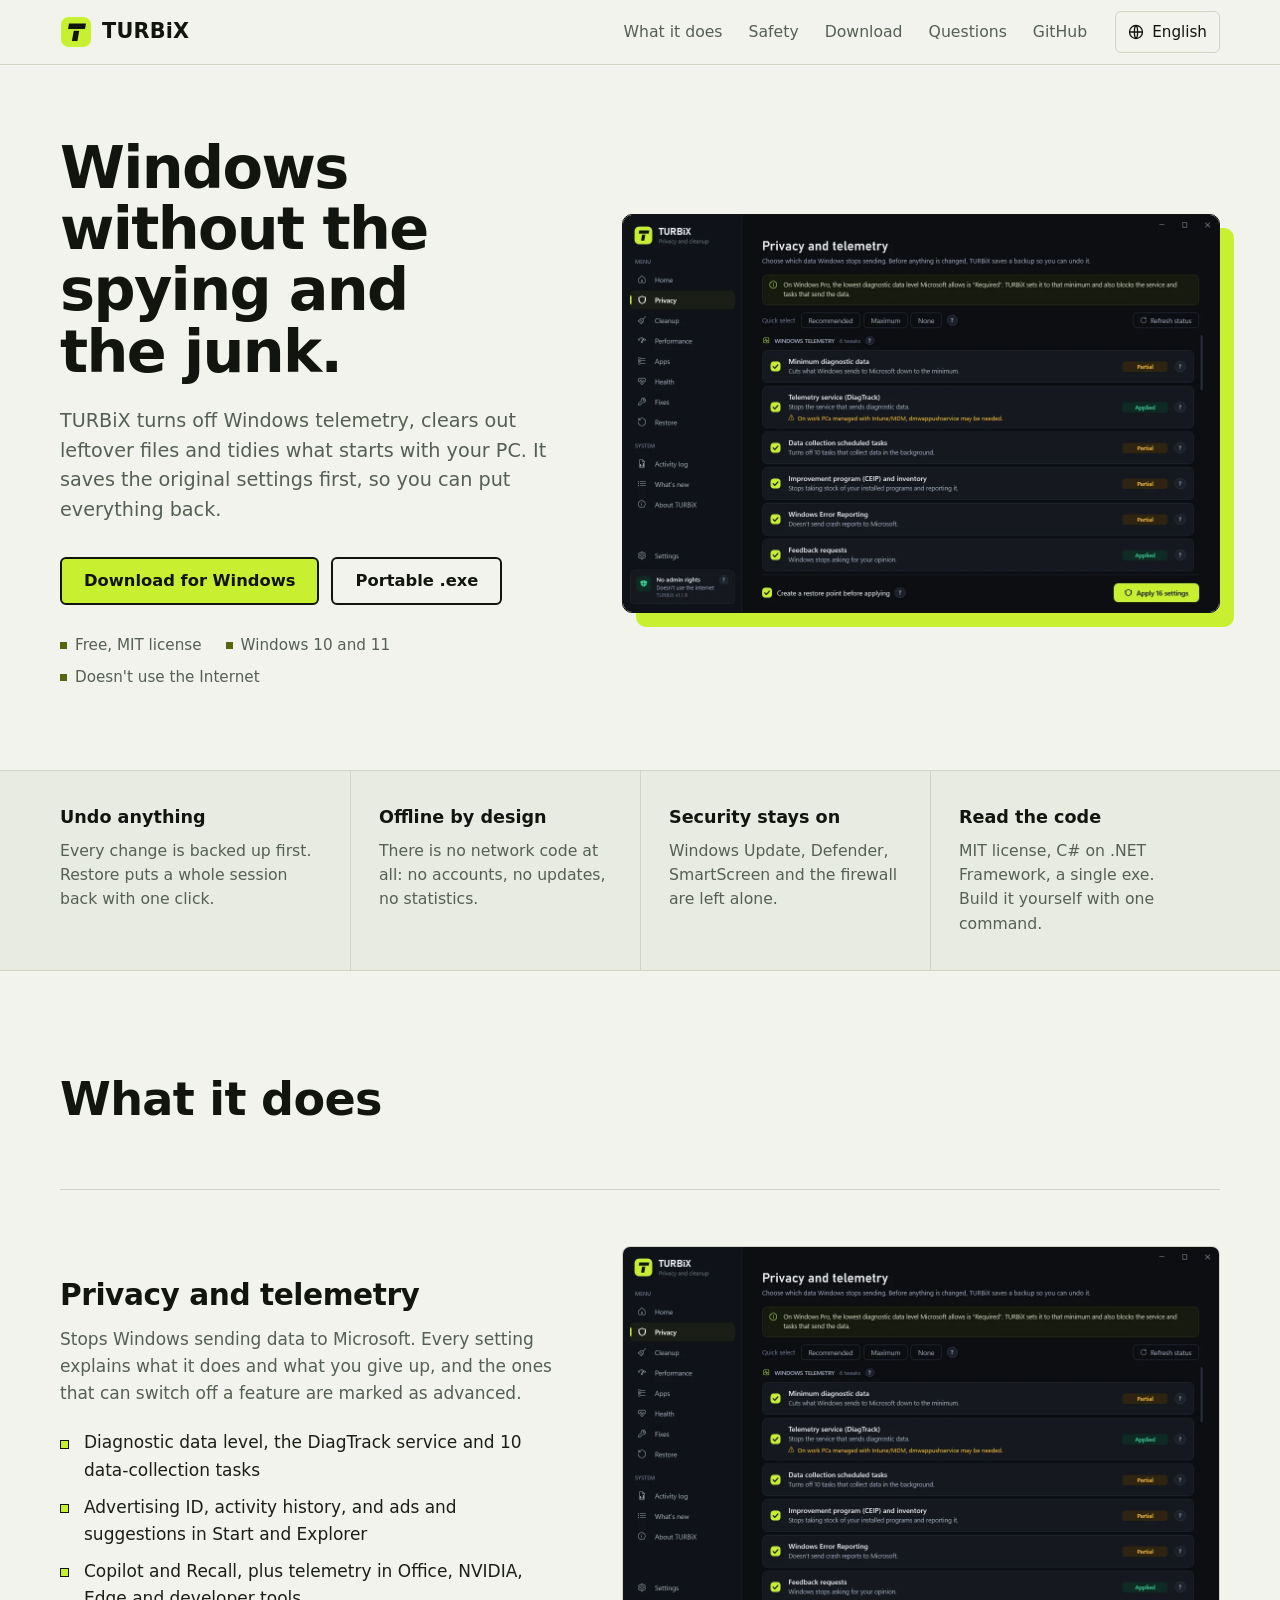
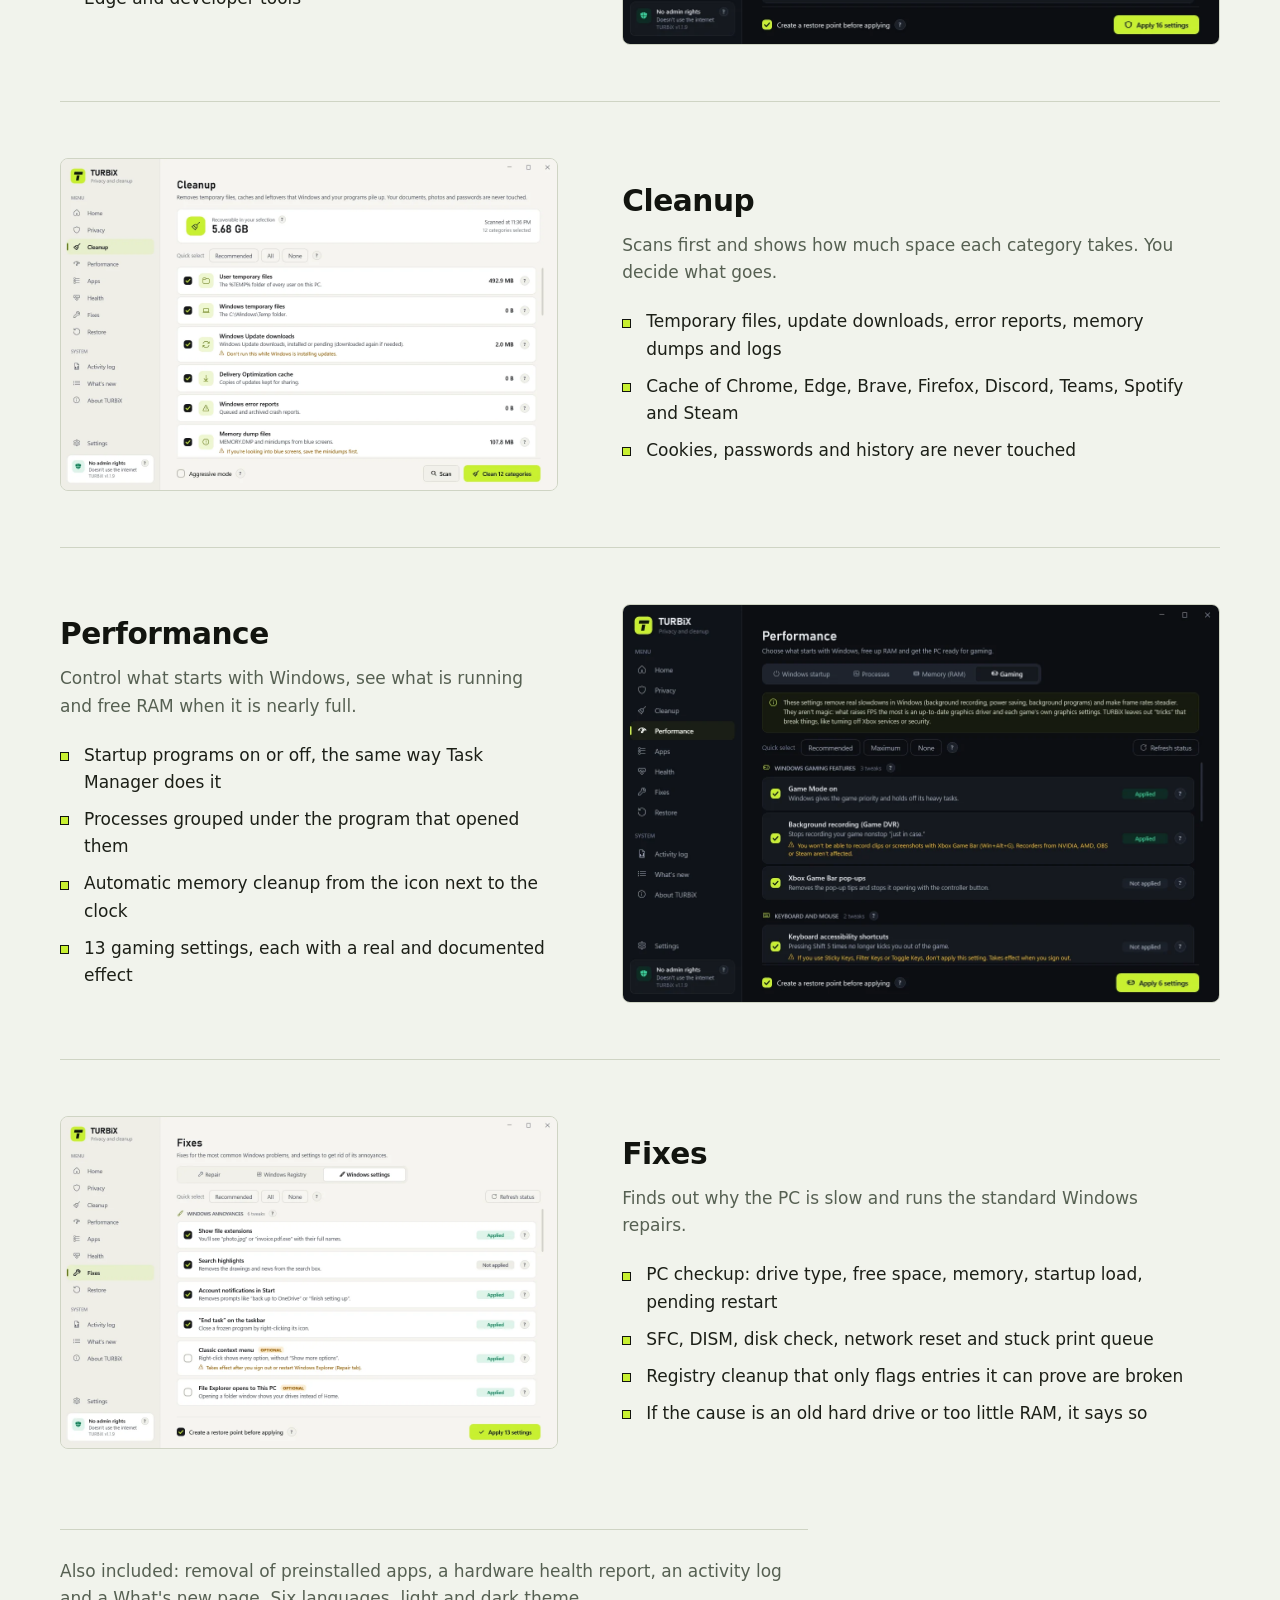
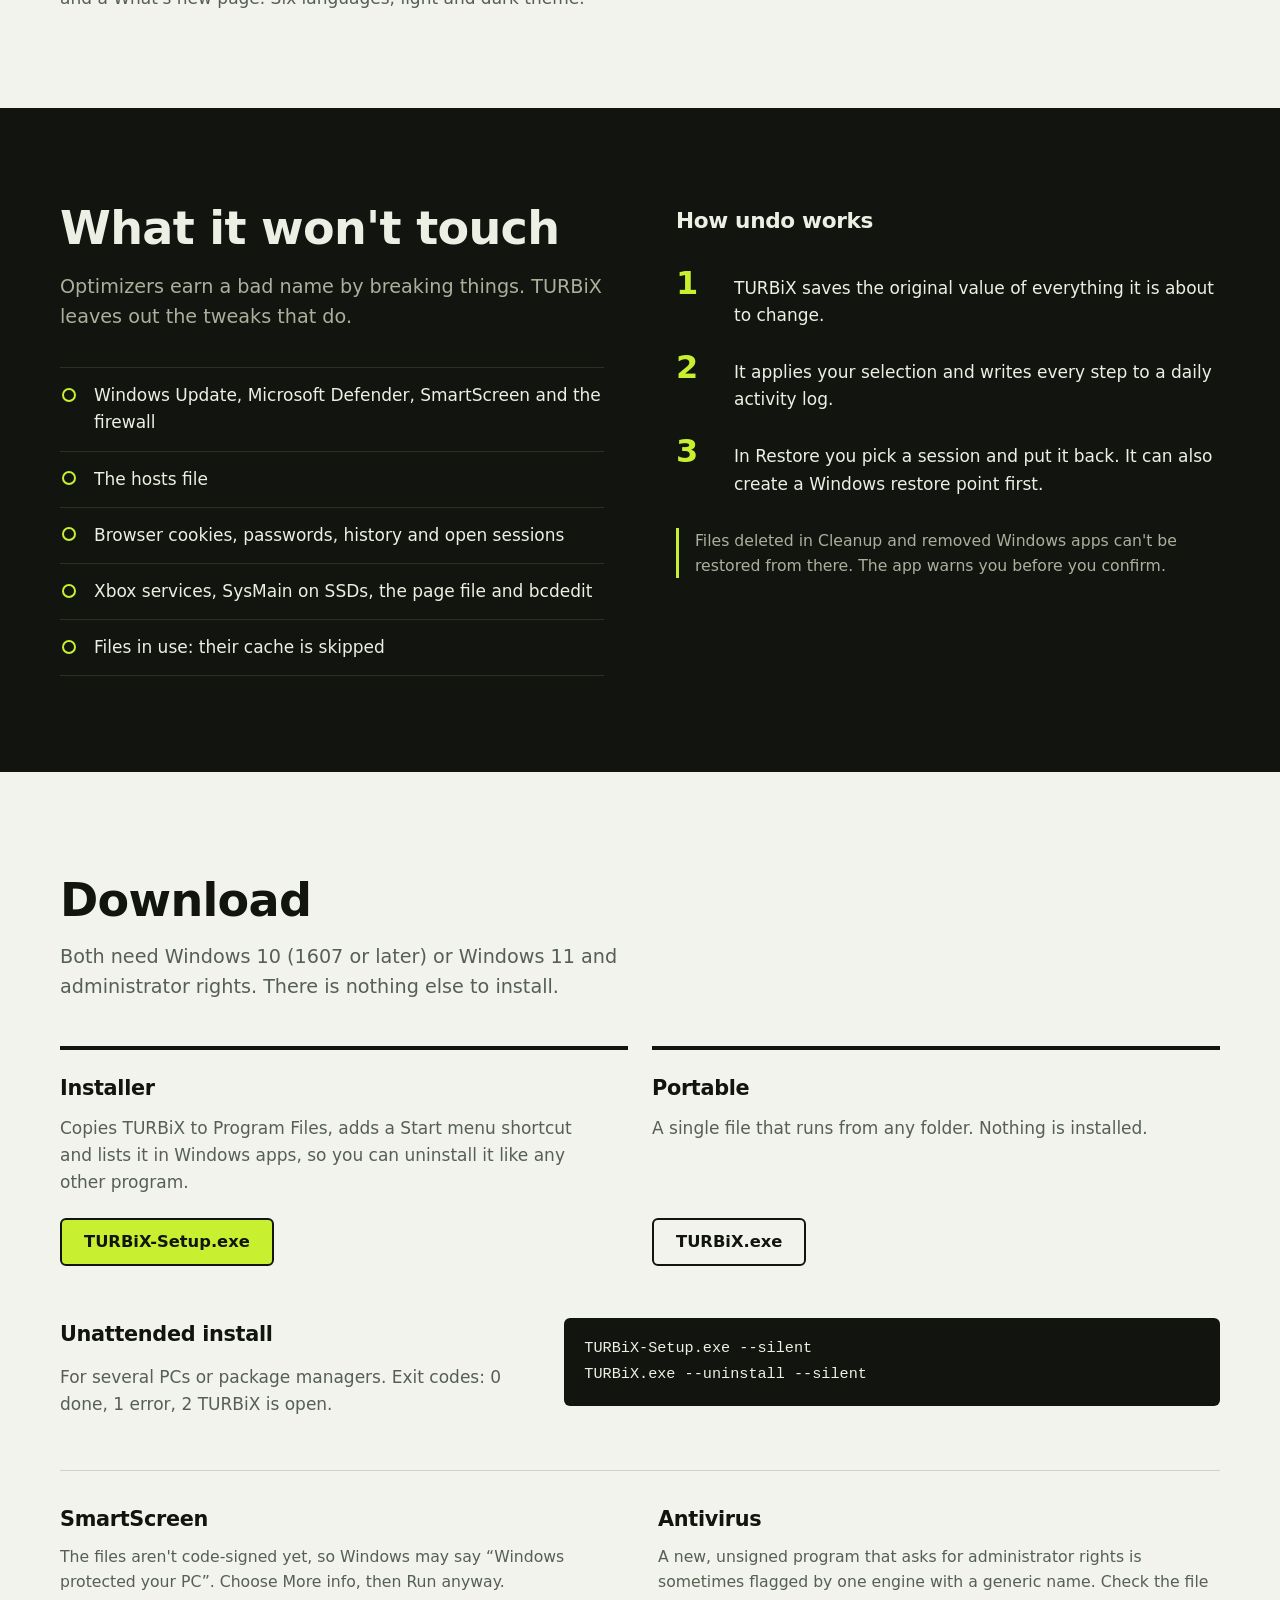
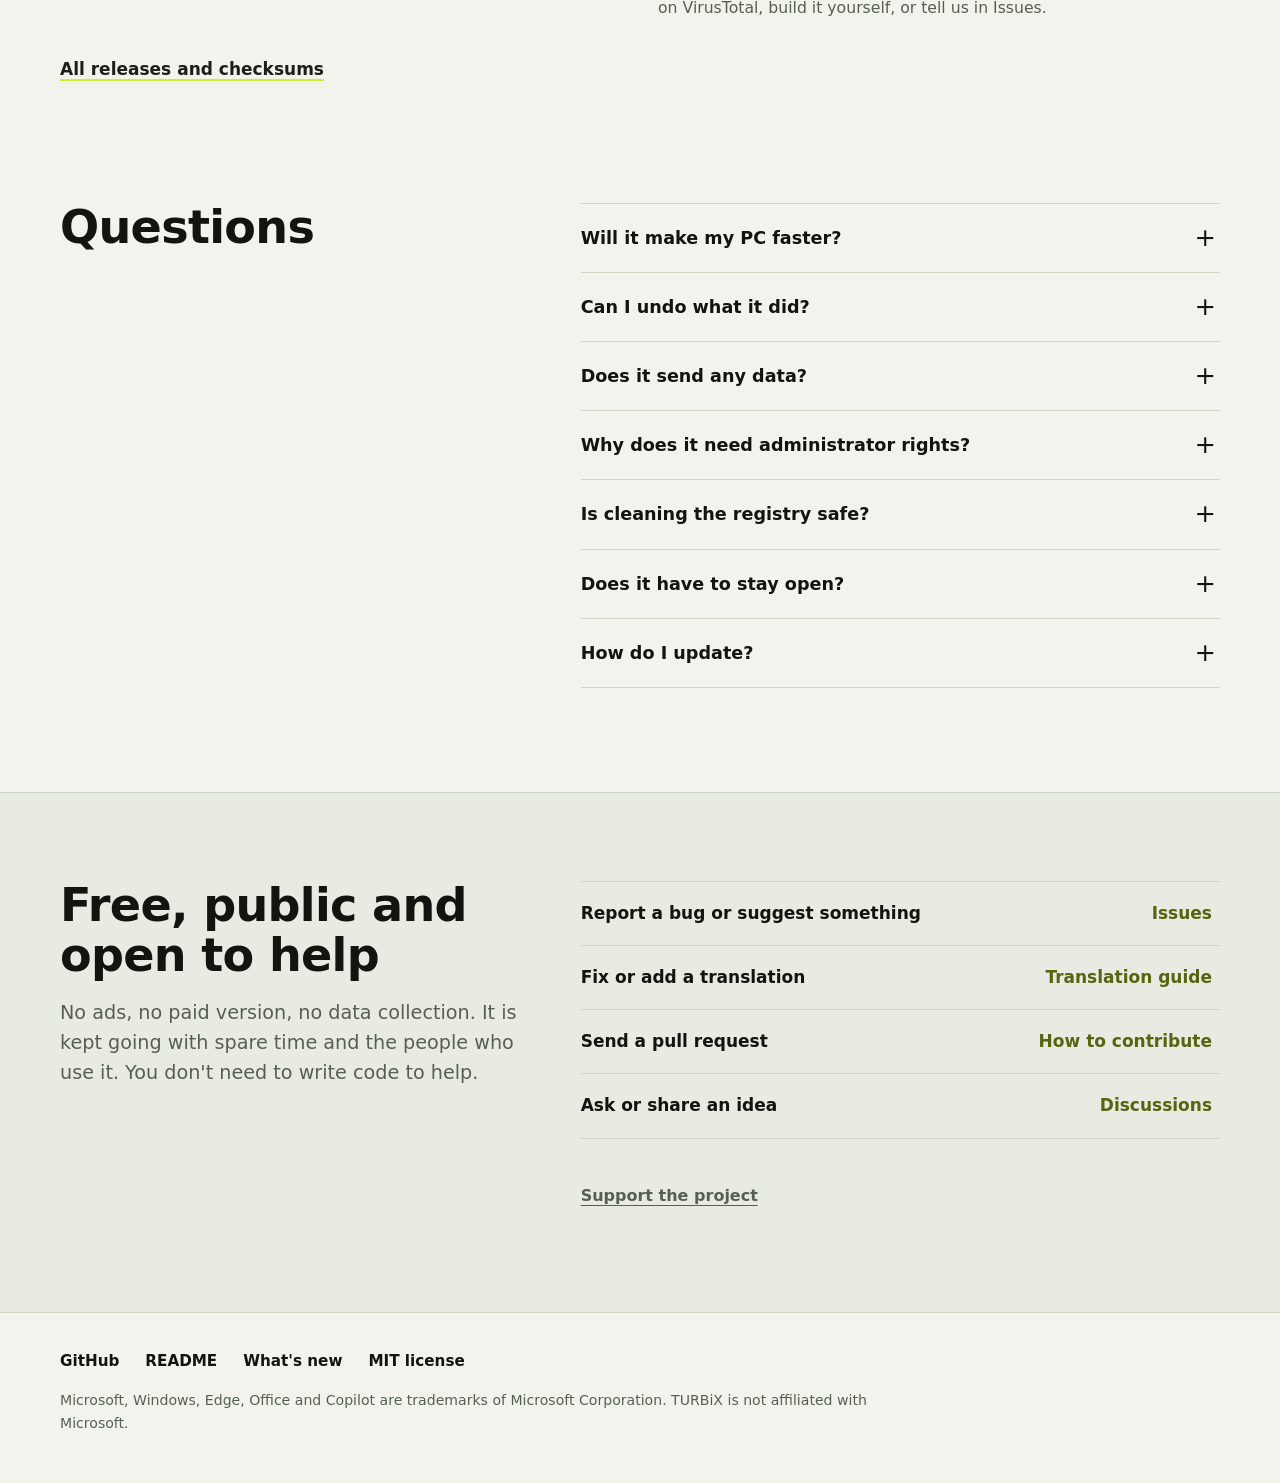
==== docs/index.html @ 346a5391 "TURBiX 1.2.0: project website, security policy and text clean-up Website (GitHub Pages, served from " ====
<!doctype html>
<html lang="en">
<head>
<meta charset="utf-8">
<meta name="viewport" content="width=device-width, initial-scale=1">
<title>TURBiX: free Windows privacy, cleanup and performance tool</title>
<meta name="description" content="Free, open-source tool for Windows 10 and 11. Turns off telemetry, cleans temporary files, controls startup and memory, and saves every change so it can be undone. One exe, doesn&#x27;t use the Internet.">
<meta name="color-scheme" content="light dark">
<meta name="theme-color" content="#12140F">
<link rel="canonical" href="https://julianr87.github.io/TURBiX/">
<link rel="alternate" hreflang="en" href="https://julianr87.github.io/TURBiX/">
<link rel="alternate" hreflang="es" href="https://julianr87.github.io/TURBiX/es/">
<link rel="alternate" hreflang="pt-BR" href="https://julianr87.github.io/TURBiX/pt-BR/">
<link rel="alternate" hreflang="fr" href="https://julianr87.github.io/TURBiX/fr/">
<link rel="alternate" hreflang="de" href="https://julianr87.github.io/TURBiX/de/">
<link rel="alternate" hreflang="ru" href="https://julianr87.github.io/TURBiX/ru/">
<link rel="alternate" hreflang="x-default" href="https://julianr87.github.io/TURBiX/">
<link rel="icon" type="image/png" sizes="32x32" href="assets/brand/favicon-32.png">
<link rel="apple-touch-icon" href="assets/brand/mark-192.png">
<meta property="og:type" content="website">
<meta property="og:site_name" content="TURBiX">
<meta property="og:title" content="TURBiX: free Windows privacy, cleanup and performance tool">
<meta property="og:description" content="Free, open-source tool for Windows 10 and 11. Turns off telemetry, cleans temporary files, controls startup and memory, and saves every change so it can be undone. One exe, doesn&#x27;t use the Internet.">
<meta property="og:url" content="https://julianr87.github.io/TURBiX/">
<meta property="og:locale" content="en_US">
<meta property="og:image" content="https://julianr87.github.io/TURBiX/assets/brand/turbix-banner.png">
<meta name="twitter:card" content="summary_large_image">
<link rel="stylesheet" href="assets/site.css">
<script type="application/ld+json">
{"@context":"https://schema.org","@type":"SoftwareApplication","name":"TURBiX","applicationCategory":"UtilitiesApplication","operatingSystem":"Windows 10, Windows 11","description":"Free, open-source tool for Windows 10 and 11. Turns off telemetry, cleans temporary files, controls startup and memory, and saves every change so it can be undone. One exe, doesn't use the Internet.","url":"https://julianr87.github.io/TURBiX/","license":"https://opensource.org/licenses/MIT","offers":{"@type":"Offer","price":"0","priceCurrency":"USD"},"downloadUrl":"https://github.com/JulianR87/TURBiX/releases/latest","codeRepository":"https://github.com/JulianR87/TURBiX","inLanguage":["en","es","pt-BR","fr","de","ru"]}
</script>
</head>
<body>
<a class="skip" href="#main">Skip to content</a>
<header class="top">
  <div class="wrap bar">
    <a class="brand" href="index.html" aria-label="TURBiX"><img src="assets/brand/mark-64.png" width="32" height="32" alt=""><span>TURBiX</span></a>
    <nav class="links" aria-label="Main">
      <a href="#features">What it does</a><a href="#safety">Safety</a><a href="#download">Download</a><a href="#faq">Questions</a><a href="https://github.com/JulianR87/TURBiX">GitHub</a>
    </nav>
    <details class="lang">
      <summary aria-label="Language"><svg width="16" height="16" viewBox="0 0 16 16" aria-hidden="true"><circle cx="8" cy="8" r="6.5" fill="none" stroke="currentColor" stroke-width="1.3"/><path d="M1.5 8h13M8 1.5c2.2 2 2.2 11 0 13M8 1.5c-2.2 2-2.2 11 0 13" fill="none" stroke="currentColor" stroke-width="1.3"/></svg><span>English</span></summary>
      <ul><li><a href="index.html" lang="en" aria-current="true">English</a></li><li><a href="es/index.html" lang="es" hreflang="es">Español</a></li><li><a href="pt-BR/index.html" lang="pt-BR" hreflang="pt-BR">Português (Brasil)</a></li><li><a href="fr/index.html" lang="fr" hreflang="fr">Français</a></li><li><a href="de/index.html" lang="de" hreflang="de">Deutsch</a></li><li><a href="ru/index.html" lang="ru" hreflang="ru">Русский</a></li></ul>
    </details>
  </div>
</header>
<main id="main">
<section class="hero">
  <div class="wrap hero-grid">
    <div class="hero-copy">
      <h1>Windows without the spying and the junk.</h1>
      <p class="lead">TURBiX turns off Windows telemetry, clears out leftover files and tidies what starts with your PC. It saves the original settings first, so you can put everything back.</p>
      <p class="cta"><a class="btn primary" href="https://github.com/JulianR87/TURBiX/releases/latest/download/TURBiX-Setup.exe">Download for Windows</a><a class="btn" href="https://github.com/JulianR87/TURBiX/releases/latest/download/TURBiX.exe">Portable .exe</a></p>
      <ul class="meta"><li>Free, MIT license</li><li>Windows 10 and 11</li><li>Doesn&#x27;t use the Internet</li></ul>
    </div>
    <figure class="hero-shot"><img src="assets/shots/privacy.webp" width="1200" height="800" alt="TURBiX showing the privacy and telemetry settings" fetchpriority="high"></figure>
  </div>
</section>
<section class="facts" aria-label="Safety"><div class="wrap"><dl>
<div><dt>Undo anything</dt><dd>Every change is backed up first. Restore puts a whole session back with one click.</dd></div>
<div><dt>Offline by design</dt><dd>There is no network code at all: no accounts, no updates, no statistics.</dd></div>
<div><dt>Security stays on</dt><dd>Windows Update, Defender, SmartScreen and the firewall are left alone.</dd></div>
<div><dt>Read the code</dt><dd>MIT license, C# on .NET Framework, a single exe. Build it yourself with one command.</dd></div>
</dl></div></section>
<section id="features" class="features"><div class="wrap"><h2>What it does</h2>
<article class="row"><div class="row-text"><h3>Privacy and telemetry</h3><p>Stops Windows sending data to Microsoft. Every setting explains what it does and what you give up, and the ones that can switch off a feature are marked as advanced.</p><ul class="ticks"><li>Diagnostic data level, the DiagTrack service and 10 data-collection tasks</li><li>Advertising ID, activity history, and ads and suggestions in Start and Explorer</li><li>Copilot and Recall, plus telemetry in Office, NVIDIA, Edge and developer tools</li></ul></div><figure><img src="assets/shots/privacy.webp" width="1200" height="800" alt="Privacy and telemetry" loading="lazy" decoding="async"></figure></article>
<article class="row rev"><div class="row-text"><h3>Cleanup</h3><p>Scans first and shows how much space each category takes. You decide what goes.</p><ul class="ticks"><li>Temporary files, update downloads, error reports, memory dumps and logs</li><li>Cache of Chrome, Edge, Brave, Firefox, Discord, Teams, Spotify and Steam</li><li>Cookies, passwords and history are never touched</li></ul></div><figure><img src="assets/shots/cleanup.webp" width="1200" height="800" alt="Cleanup" loading="lazy" decoding="async"></figure></article>
<article class="row"><div class="row-text"><h3>Performance</h3><p>Control what starts with Windows, see what is running and free RAM when it is nearly full.</p><ul class="ticks"><li>Startup programs on or off, the same way Task Manager does it</li><li>Processes grouped under the program that opened them</li><li>Automatic memory cleanup from the icon next to the clock</li><li>13 gaming settings, each with a real and documented effect</li></ul></div><figure><img src="assets/shots/performance.webp" width="1200" height="800" alt="Performance" loading="lazy" decoding="async"></figure></article>
<article class="row rev"><div class="row-text"><h3>Fixes</h3><p>Finds out why the PC is slow and runs the standard Windows repairs.</p><ul class="ticks"><li>PC checkup: drive type, free space, memory, startup load, pending restart</li><li>SFC, DISM, disk check, network reset and stuck print queue</li><li>Registry cleanup that only flags entries it can prove are broken</li><li>If the cause is an old hard drive or too little RAM, it says so</li></ul></div><figure><img src="assets/shots/fixes.webp" width="1200" height="800" alt="Fixes" loading="lazy" decoding="async"></figure></article>
<p class="also">Also included: removal of preinstalled apps, a hardware health report, an activity log and a What&#x27;s new page. Six languages, light and dark theme.</p></div></section>
<section id="safety" class="safety"><div class="wrap safety-grid"><div><h2>What it won&#x27;t touch</h2><p class="lead">Optimizers earn a bad name by breaking things. TURBiX leaves out the tweaks that do.</p><ul class="left-alone"><li>Windows Update, Microsoft Defender, SmartScreen and the firewall</li><li>The hosts file</li><li>Browser cookies, passwords, history and open sessions</li><li>Xbox services, SysMain on SSDs, the page file and bcdedit</li><li>Files in use: their cache is skipped</li></ul></div>
<div><h3>How undo works</h3><ol class="steps"><li>TURBiX saves the original value of everything it is about to change.</li><li>It applies your selection and writes every step to a daily activity log.</li><li>In Restore you pick a session and put it back. It can also create a Windows restore point first.</li></ol><p class="note">Files deleted in Cleanup and removed Windows apps can&#x27;t be restored from there. The app warns you before you confirm.</p></div></div></section>
<section id="download" class="download"><div class="wrap"><h2>Download</h2><p class="lead">Both need Windows 10 (1607 or later) or Windows 11 and administrator rights. There is nothing else to install.</p>
<div class="choices"><div><h3>Installer</h3><p>Copies TURBiX to Program Files, adds a Start menu shortcut and lists it in Windows apps, so you can uninstall it like any other program.</p><p><a class="btn primary" href="https://github.com/JulianR87/TURBiX/releases/latest/download/TURBiX-Setup.exe">TURBiX-Setup.exe</a></p></div><div><h3>Portable</h3><p>A single file that runs from any folder. Nothing is installed.</p><p><a class="btn" href="https://github.com/JulianR87/TURBiX/releases/latest/download/TURBiX.exe">TURBiX.exe</a></p></div></div>
<div class="silent"><h3>Unattended install</h3><pre><code>TURBiX-Setup.exe --silent
TURBiX.exe --uninstall --silent</code></pre><p>For several PCs or package managers. Exit codes: 0 done, 1 error, 2 TURBiX is open.</p></div>
<div class="notes"><div><h3>SmartScreen</h3><p>The files aren&#x27;t code-signed yet, so Windows may say “Windows protected your PC”. Choose More info, then Run anyway.</p></div><div><h3>Antivirus</h3><p>A new, unsigned program that asks for administrator rights is sometimes flagged by one engine with a generic name. Check the file on VirusTotal, build it yourself, or tell us in Issues.</p></div></div>
<p><a class="textlink" href="https://github.com/JulianR87/TURBiX/releases">All releases and checksums</a></p></div></section>
<section id="faq" class="faq"><div class="wrap faq-grid"><h2>Questions</h2><div><details><summary>Will it make my PC faster?</summary><p>It depends on what is slowing it down. Fewer startup programs, more free space and fewer unused services make a visible difference. If the cause is a mechanical drive or too little memory, TURBiX tells you, only a hardware change fixes that.</p></details><details><summary>Can I undo what it did?</summary><p>Yes, from Restore, one whole session at a time. Two things can&#x27;t be undone there: files deleted in Cleanup and removed Windows apps, which you reinstall from Microsoft Store.</p></details><details><summary>Does it send any data?</summary><p>No. It has no network code. The one exception is announced on screen: the DISM repair can make Windows itself download files from Windows Update.</p></details><details><summary>Why does it need administrator rights?</summary><p>Services, scheduled tasks and system settings can&#x27;t be changed without them.</p></details><details><summary>Is cleaning the registry safe?</summary><p>TURBiX only removes entries that point to files it has verified are missing, and saves a copy first. It never “optimizes” the registry, and it says plainly that cleaning it won&#x27;t make the PC faster.</p></details><details><summary>Does it have to stay open?</summary><p>No. Settings stay applied after you close it. Keep it next to the clock only if you want automatic memory cleanup.</p></details><details><summary>How do I update?</summary><p>Install the new version over the old one, your settings and backups stay. With the portable file, replace it.</p></details></div></div></section>
<section id="contribute" class="contribute"><div class="wrap contrib-grid"><div><h2>Free, public and open to help</h2><p class="lead">No ads, no paid version, no data collection. It is kept going with spare time and the people who use it. You don&#x27;t need to write code to help.</p></div><div><ul class="ways"><li><a href="https://github.com/JulianR87/TURBiX/issues/new/choose"><b>Report a bug or suggest something</b><span>Issues</span></a></li><li><a href="https://github.com/JulianR87/TURBiX/blob/main/tools/TRANSLATING.md"><b>Fix or add a translation</b><span>Translation guide</span></a></li><li><a href="https://github.com/JulianR87/TURBiX/blob/main/CONTRIBUTING.md"><b>Send a pull request</b><span>How to contribute</span></a></li><li><a href="https://github.com/JulianR87/TURBiX/discussions"><b>Ask or share an idea</b><span>Discussions</span></a></li></ul>
<details class="donate"><summary>Support the project</summary><p>Voluntary. The program is free and stays free.</p><div class="table-wrap"><table><tbody><tr><th scope="row">BTC</th><td>Bitcoin</td><td><code>bc1q527vjd3vcj6vwg6dg8g0dengh6hd9944l73jqe</code></td><td><button type="button" class="copy" data-copy="bc1q527vjd3vcj6vwg6dg8g0dengh6hd9944l73jqe" data-done="Copied">Copy</button></td></tr><tr><th scope="row">ETH</th><td>BEP20 (BNB Smart Chain)</td><td><code>0xC1162610b1A6b8532f4233Db598F624D8EF4d2C4</code></td><td><button type="button" class="copy" data-copy="0xC1162610b1A6b8532f4233Db598F624D8EF4d2C4" data-done="Copied">Copy</button></td></tr><tr><th scope="row">USDT</th><td>BEP20 (BNB Smart Chain)</td><td><code>0xC1162610b1A6b8532f4233Db598F624D8EF4d2C4</code></td><td><button type="button" class="copy" data-copy="0xC1162610b1A6b8532f4233Db598F624D8EF4d2C4" data-done="Copied">Copy</button></td></tr></tbody></table></div><p class="warn">Check the network before you send. BTC only on the Bitcoin network, ETH and USDT only on BEP20 (BNB Smart Chain). Anything sent on another network is lost.</p></details>
</div></div></section>
</main>
<footer class="foot"><div class="wrap">
  <p><a href="https://github.com/JulianR87/TURBiX">GitHub</a> <a href="https://github.com/JulianR87/TURBiX/blob/main/README.md">README</a> <a href="https://github.com/JulianR87/TURBiX/blob/main/src/Turbix/Changelog/en.md">What&#x27;s new</a> <a href="https://github.com/JulianR87/TURBiX/blob/main/LICENSE">MIT license</a></p>
  <p class="small">Microsoft, Windows, Edge, Office and Copilot are trademarks of Microsoft Corporation. TURBiX is not affiliated with Microsoft.</p>
</div></footer>
<script src="assets/site.js" defer></script>
</body>
</html>
---- docs/assets/site.css ----
/* TURBiX website. Flat colors, no gradients. Fonts: Bahnschrift ships with Windows, the audience's system. */
:root {
  --paper: #F1F3EC;
  --paper-2: #E8EBE1;
  --ink: #12140F;
  --text: #1C1F17;
  --muted: #566052;
  --line: #CFD4C4;
  --lime: #C8F031;
  --lime-ink: #12140F;
  --olive: #566510;
  --panel: #12140F;
  --panel-text: #ECEFE3;
  --panel-muted: #A9B09C;
  --panel-line: #2B3024;
  --code-bg: #12140F;
  --code-text: #ECEFE3;
  --focus: #12140F;
  --sans: Bahnschrift, "Segoe UI", system-ui, -apple-system, "Helvetica Neue", Arial, sans-serif;
  --mono: "Cascadia Mono", Consolas, "SF Mono", Menlo, monospace;
}
:root[data-theme="dark"] { color-scheme: dark; }
@media (prefers-color-scheme: dark) {
  :root:not([data-theme="light"]) {
    --paper: #0E100B;
    --paper-2: #161912;
    --ink: #F1F3EA;
    --text: #E4E7DB;
    --muted: #A2AA96;
    --line: #2A2F23;
    --olive: #C8F031;
    --panel: #171A12;
    --panel-line: #2E3427;
    --code-bg: #0A0C08;
    --focus: #C8F031;
  }
}

*, *::before, *::after { box-sizing: border-box; }
html { scroll-behavior: smooth; -webkit-text-size-adjust: 100%; }
@media (prefers-reduced-motion: reduce) { html { scroll-behavior: auto; } }
body {
  margin: 0; background: var(--paper); color: var(--text);
  font: 400 1.0625rem/1.6 var(--sans);
  font-synthesis: none;
  -webkit-font-smoothing: antialiased;
}
img { max-width: 100%; height: auto; display: block; }
a { color: inherit; }
:focus-visible { outline: 3px solid var(--focus); outline-offset: 3px; border-radius: 3px; }
.wrap { width: min(1160px, 100% - 48px); margin-inline: auto; }
.narrow { width: min(820px, 100% - 48px); }
h1, h2, h3 { margin: 0; color: var(--ink); font-weight: 700; letter-spacing: -.015em; }
p { margin: 0; }
.skip { position: absolute; left: 12px; top: -60px; background: var(--lime); color: var(--lime-ink); padding: 10px 14px; z-index: 50; font-weight: 600; }
.skip:focus { top: 12px; }

/* Header */
.top { border-bottom: 1px solid var(--line); background: var(--paper); position: sticky; top: 0; z-index: 20; }
.bar { display: flex; align-items: center; gap: 28px; height: 64px; }
.brand { display: flex; align-items: center; gap: 10px; text-decoration: none; font-size: 1.3rem; font-weight: 700; letter-spacing: .01em; color: var(--ink); }
.brand img { border-radius: 8px; }
.links { display: flex; gap: 26px; margin-left: auto; font-size: .98rem; }
.links a { text-decoration: none; color: var(--muted); padding: 6px 0; }
.links a:hover { color: var(--ink); }
.lang { position: relative; }
.lang summary { list-style: none; display: flex; align-items: center; gap: 8px; cursor: pointer; padding: 8px 12px; border: 1px solid var(--line); border-radius: 6px; font-size: .95rem; color: var(--ink); background: var(--paper); user-select: none; }
.lang summary::-webkit-details-marker { display: none; }
.lang[open] summary, .lang summary:hover { border-color: var(--ink); }
.lang ul { position: absolute; right: 0; top: calc(100% + 6px); list-style: none; margin: 0; padding: 6px; min-width: 200px; background: var(--paper); border: 1px solid var(--ink); border-radius: 8px; box-shadow: 6px 6px 0 var(--lime); }
.lang li a { display: block; padding: 8px 10px; text-decoration: none; border-radius: 5px; }
.lang li a:hover { background: var(--paper-2); }
.lang li a[aria-current] { font-weight: 700; background: var(--lime); color: var(--lime-ink); }

/* Buttons */
.btn { display: inline-flex; align-items: center; justify-content: center; min-height: 48px; padding: 0 22px; border: 2px solid var(--ink); border-radius: 6px; text-decoration: none; font-weight: 700; font-size: 1.02rem; color: var(--ink); background: transparent; transition: background-color .12s; }
.btn:hover { background: var(--paper-2); }
.btn.primary { background: var(--lime); color: var(--lime-ink); border-color: var(--lime-ink); }
.btn.primary:hover { background: #D6FA52; }
@media (prefers-color-scheme: dark) { :root:not([data-theme="light"]) .btn { border-color: var(--line); } :root:not([data-theme="light"]) .btn.primary { border-color: var(--lime); } }

/* Hero */
.hero { padding: 72px 0 80px; }
.hero-grid { display: grid; grid-template-columns: minmax(0, 11fr) minmax(0, 13fr); gap: 56px; align-items: center; }
.hero h1 { font-size: clamp(2.6rem, 4.6vw, 4.1rem); line-height: 1.04; letter-spacing: -.028em; text-wrap: balance; }
.lead { font-size: 1.2rem; line-height: 1.55; color: var(--muted); max-width: 34em; }
.hero .lead { margin-top: 24px; }
.cta { display: flex; flex-wrap: wrap; gap: 12px; margin-top: 32px; }
.meta { list-style: none; display: flex; flex-wrap: wrap; gap: 8px 24px; padding: 0; margin: 28px 0 0; color: var(--muted); font-size: .95rem; }
.meta li { display: flex; align-items: center; gap: 8px; }
.meta li::before { content: ""; width: 7px; height: 7px; background: var(--olive); }
.hero-shot { margin: 0; }
.hero-shot img { border-radius: 10px; border: 1px solid var(--ink); box-shadow: 14px 14px 0 var(--lime); }

/* Facts */
.facts { border-block: 1px solid var(--line); background: var(--paper-2); }
.facts dl { display: grid; grid-template-columns: repeat(4, minmax(0, 1fr)); margin: 0; }
.facts dl > div { padding: 32px 28px 34px; border-left: 1px solid var(--line); }
.facts dl > div:first-child { border-left: 0; padding-left: 0; }
.facts dt { font-weight: 700; color: var(--ink); font-size: 1.1rem; }
.facts dd { margin: 8px 0 0; color: var(--muted); font-size: .98rem; line-height: 1.55; }

/* Features */
.features { padding: 104px 0 96px; }
.features h2, .download h2, .faq h2, .safety h2, .contribute h2 { font-size: clamp(2rem, 3.6vw, 2.9rem); line-height: 1.08; }
.features > .wrap > h2 { margin-bottom: 64px; }
.row { display: grid; grid-template-columns: minmax(0, 5fr) minmax(0, 6fr); gap: 64px; align-items: center; padding: 56px 0; border-top: 1px solid var(--line); }
.row.rev .row-text { order: 2; }
.row h3 { font-size: 1.85rem; line-height: 1.15; }
.row p { margin-top: 14px; color: var(--muted); max-width: 33em; }
.row figure { margin: 0; }
.row figure img { border-radius: 8px; border: 1px solid var(--line); }
.ticks { list-style: none; padding: 0; margin: 22px 0 0; display: grid; gap: 10px; }
.ticks li { position: relative; padding-left: 24px; max-width: 34em; }
.ticks li::before { content: ""; position: absolute; left: 0; top: .6em; width: 9px; height: 9px; background: var(--lime); outline: 1.5px solid var(--ink); outline-offset: -1.5px; }
.also { margin-top: 24px; padding-top: 28px; border-top: 1px solid var(--line); color: var(--muted); max-width: 44em; }

/* Safety */
.safety { background: var(--panel); color: var(--panel-text); padding: 96px 0; }
.safety h2, .safety h3 { color: var(--panel-text); }
.safety .lead { color: var(--panel-muted); margin-top: 18px; }
.safety-grid { display: grid; grid-template-columns: minmax(0, 1fr) minmax(0, 1fr); gap: 72px; }
.safety h3 { font-size: 1.35rem; }
.left-alone { list-style: none; padding: 0; margin: 36px 0 0; display: grid; gap: 0; }
.left-alone li { padding: 14px 0 14px 34px; border-top: 1px solid var(--panel-line); position: relative; }
.left-alone li:last-child { border-bottom: 1px solid var(--panel-line); }
.left-alone li::before { content: ""; position: absolute; left: 2px; top: 1.15em; width: 14px; height: 14px; border: 2px solid var(--lime); border-radius: 50%; }
.steps { list-style: none; counter-reset: s; padding: 0; margin: 28px 0 0; display: grid; gap: 22px; }
.steps li { counter-increment: s; display: grid; grid-template-columns: 44px 1fr; gap: 14px; align-items: baseline; }
.steps li::before { content: counter(s); font-size: 2rem; line-height: 1; font-weight: 700; color: var(--lime); }
.note { margin-top: 30px; padding-left: 16px; border-left: 3px solid var(--lime); color: var(--panel-muted); font-size: .98rem; }

/* Download */
.download { padding: 104px 0 96px; }
.download .lead { margin-top: 16px; }
.choices { display: grid; grid-template-columns: minmax(0, 1fr) minmax(0, 1fr); gap: 24px; margin-top: 44px; }
.choices > div { border-top: 4px solid var(--ink); padding-top: 22px; display: flex; flex-direction: column; }
.choices h3, .silent h3, .notes h3 { font-size: 1.3rem; }
.choices p { margin-top: 10px; color: var(--muted); max-width: 32em; }
.choices p:last-child { margin-top: auto; padding-top: 22px; }
.silent { margin-top: 52px; display: grid; grid-template-columns: minmax(0, 1fr) minmax(0, 1.4fr); gap: 12px 36px; align-items: start; }
.silent h3 { grid-column: 1; }
.silent pre { grid-column: 2; grid-row: 1 / span 2; margin: 0; padding: 18px 20px; background: var(--code-bg); color: var(--code-text); border-radius: 6px; overflow-x: auto; font: 400 .95rem/1.7 var(--mono); }
.silent p { grid-column: 1; color: var(--muted); }
.notes { margin-top: 52px; display: grid; grid-template-columns: minmax(0, 1fr) minmax(0, 1fr); gap: 36px; padding-top: 32px; border-top: 1px solid var(--line); }
.notes p { margin-top: 8px; color: var(--muted); font-size: .98rem; }
.textlink { display: inline-block; margin-top: 36px; font-weight: 700; text-decoration: underline; text-decoration-thickness: 2px; text-underline-offset: 4px; text-decoration-color: var(--lime); }
.textlink:hover { background: var(--lime); color: var(--lime-ink); }

/* FAQ */
.faq { padding: 24px 0 104px; }
.faq-grid { display: grid; grid-template-columns: minmax(0, 5fr) minmax(0, 7fr); gap: 64px; align-items: start; }
.faq details { border-top: 1px solid var(--line); }
.faq details:last-of-type { border-bottom: 1px solid var(--line); }
.faq summary, .donate summary { list-style: none; cursor: pointer; padding: 20px 44px 20px 0; position: relative; font-weight: 700; color: var(--ink); font-size: 1.1rem; }
.faq summary::-webkit-details-marker, .donate summary::-webkit-details-marker { display: none; }
.faq summary::after { content: "+"; position: absolute; right: 4px; top: 50%; transform: translateY(-52%); font-size: 1.6rem; font-weight: 400; line-height: 1; }
.faq details[open] summary::after { content: "\2212"; }
.faq details p { padding: 0 44px 24px 0; color: var(--muted); max-width: 40em; }

/* Contribute */
.contribute { background: var(--paper-2); border-top: 1px solid var(--line); padding: 88px 0 96px; }
.contrib-grid { display: grid; grid-template-columns: minmax(0, 5fr) minmax(0, 7fr); gap: 64px; align-items: start; }
.contribute .lead { margin-top: 18px; }
.ways { list-style: none; padding: 0; margin: 0; }
.ways li { border-top: 1px solid var(--line); }
.ways li:last-child { border-bottom: 1px solid var(--line); }
.ways a { display: flex; justify-content: space-between; gap: 20px; align-items: baseline; padding: 18px 8px 18px 0; text-decoration: none; }
.ways a b { color: var(--ink); }
.ways a span { color: var(--olive); font-weight: 600; white-space: nowrap; }
.ways a:hover { background: var(--lime); color: var(--lime-ink); padding-left: 12px; }
.ways a:hover b, .ways a:hover span { color: var(--lime-ink); }
.donate { margin-top: 36px; }
.donate summary { padding: 8px 0; font-size: 1rem; color: var(--muted); font-weight: 600; text-decoration: underline; text-underline-offset: 4px; }
.donate[open] summary { color: var(--ink); }
.donate > p { margin-top: 10px; color: var(--muted); }
.table-wrap { overflow-x: auto; margin-top: 16px; }
.donate table { border-collapse: collapse; width: 100%; font-size: .93rem; }
.donate th, .donate td { text-align: left; padding: 10px 12px 10px 0; border-top: 1px solid var(--line); vertical-align: middle; }
.donate code { font: 400 .85rem var(--mono); word-break: break-all; }
.donate .warn { margin-top: 14px; padding-left: 14px; border-left: 3px solid var(--olive); font-size: .93rem; }
.copy { font: inherit; font-size: .85rem; padding: 6px 12px; border: 1.5px solid var(--ink); border-radius: 5px; background: transparent; color: var(--ink); cursor: pointer; white-space: nowrap; }
.copy:hover { background: var(--lime); color: var(--lime-ink); }

/* Footer */
.foot { padding: 36px 0 48px; border-top: 1px solid var(--line); font-size: .95rem; }
.foot p:first-child { display: flex; flex-wrap: wrap; gap: 8px 26px; }
.foot a { text-decoration: none; font-weight: 600; color: var(--ink); }
.foot a:hover { text-decoration: underline; text-decoration-color: var(--lime); text-decoration-thickness: 3px; text-underline-offset: 4px; }
.foot .small { margin-top: 16px; color: var(--muted); font-size: .88rem; max-width: 60em; }

/* 404 */
.nf main { padding: 18vh 24px; text-align: center; font-family: var(--sans); }
.nf h1 { font-size: 5rem; }
.nf p { margin: 12px 0 24px; }

/* Responsive */
@media (max-width: 980px) {
  .hero { padding: 48px 0 64px; }
  .hero-grid, .row, .safety-grid, .contrib-grid, .faq-grid { grid-template-columns: minmax(0, 1fr); gap: 40px; }
  .row.rev .row-text { order: 0; }
  .row { padding: 44px 0; }
  .facts dl { grid-template-columns: minmax(0, 1fr) minmax(0, 1fr); }
  .facts dl > div:nth-child(3) { border-left: 0; padding-left: 0; }
  .facts dl > div:nth-child(n+3) { border-top: 1px solid var(--line); }
  .hero-shot img { box-shadow: 8px 8px 0 var(--lime); }
}
@media (max-width: 760px) {
  .links { display: none; }
  .lang { margin-left: auto; }
  .choices, .notes { grid-template-columns: minmax(0, 1fr); }
  .silent { grid-template-columns: minmax(0, 1fr); }
  .silent pre, .silent p { grid-column: 1; grid-row: auto; }
  .features, .download { padding-block: 72px; }
  .safety { padding-block: 72px; }
  .contribute { padding-block: 64px; }
}
@media (max-width: 520px) {
  .wrap, .narrow { width: calc(100% - 32px); }
  .facts dl { grid-template-columns: minmax(0, 1fr); }
  .facts dl > div { border-left: 0; padding-left: 0; padding-right: 0; border-top: 1px solid var(--line); }
  .facts dl > div:first-child { border-top: 0; }
  .cta .btn { width: 100%; }
  .ways a { flex-direction: column; gap: 2px; }
}
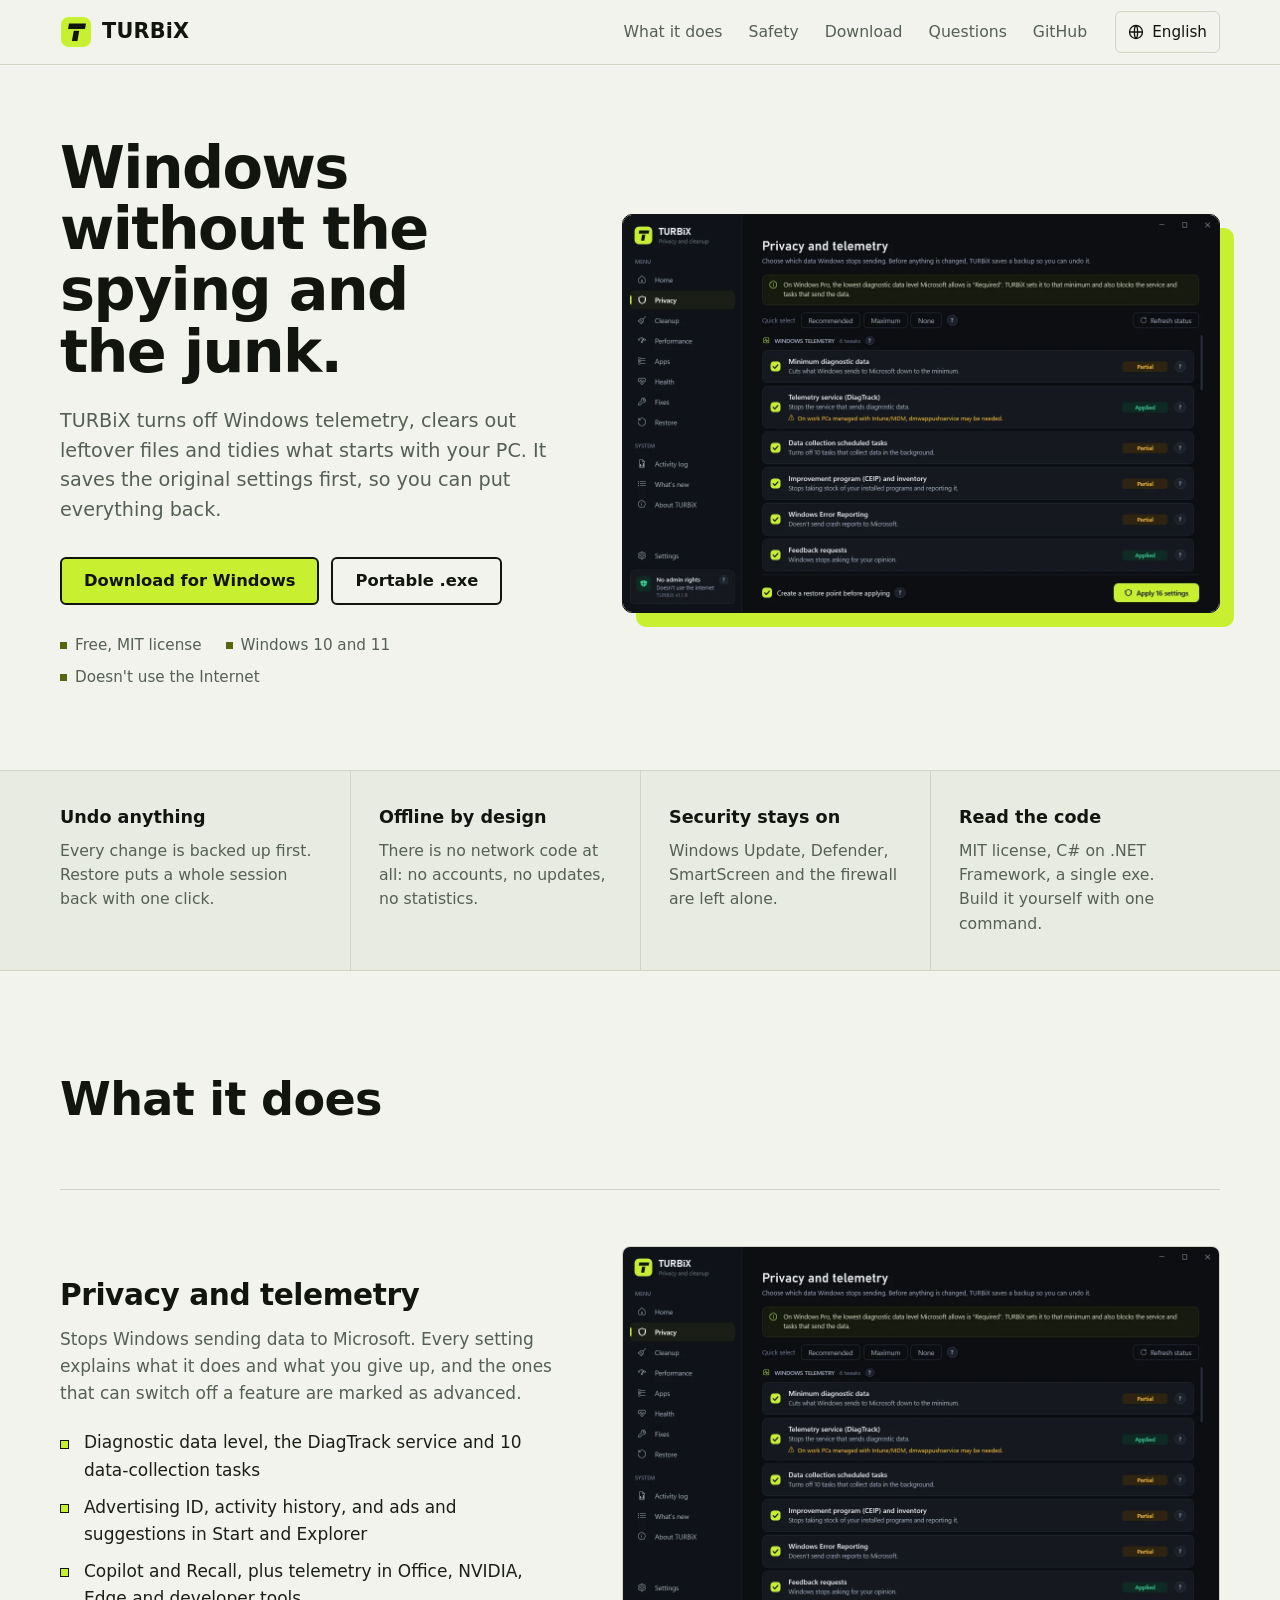
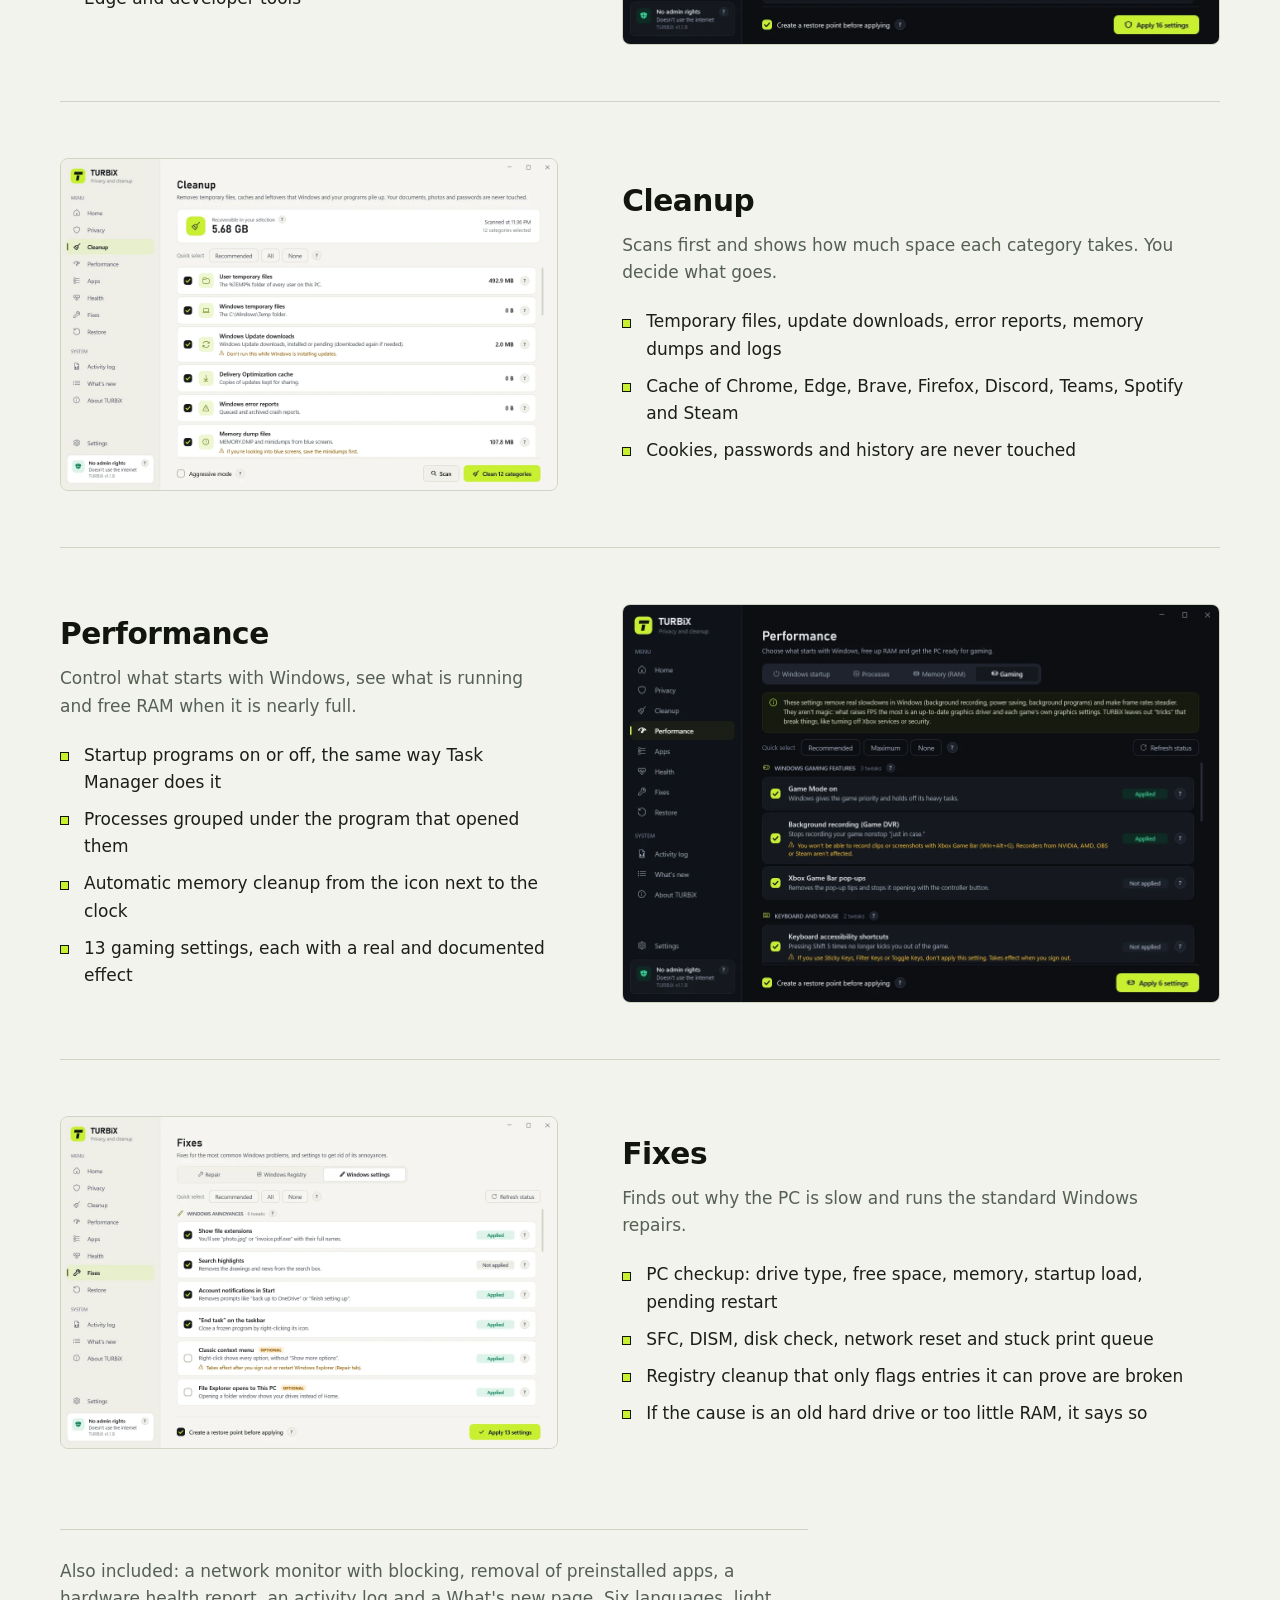
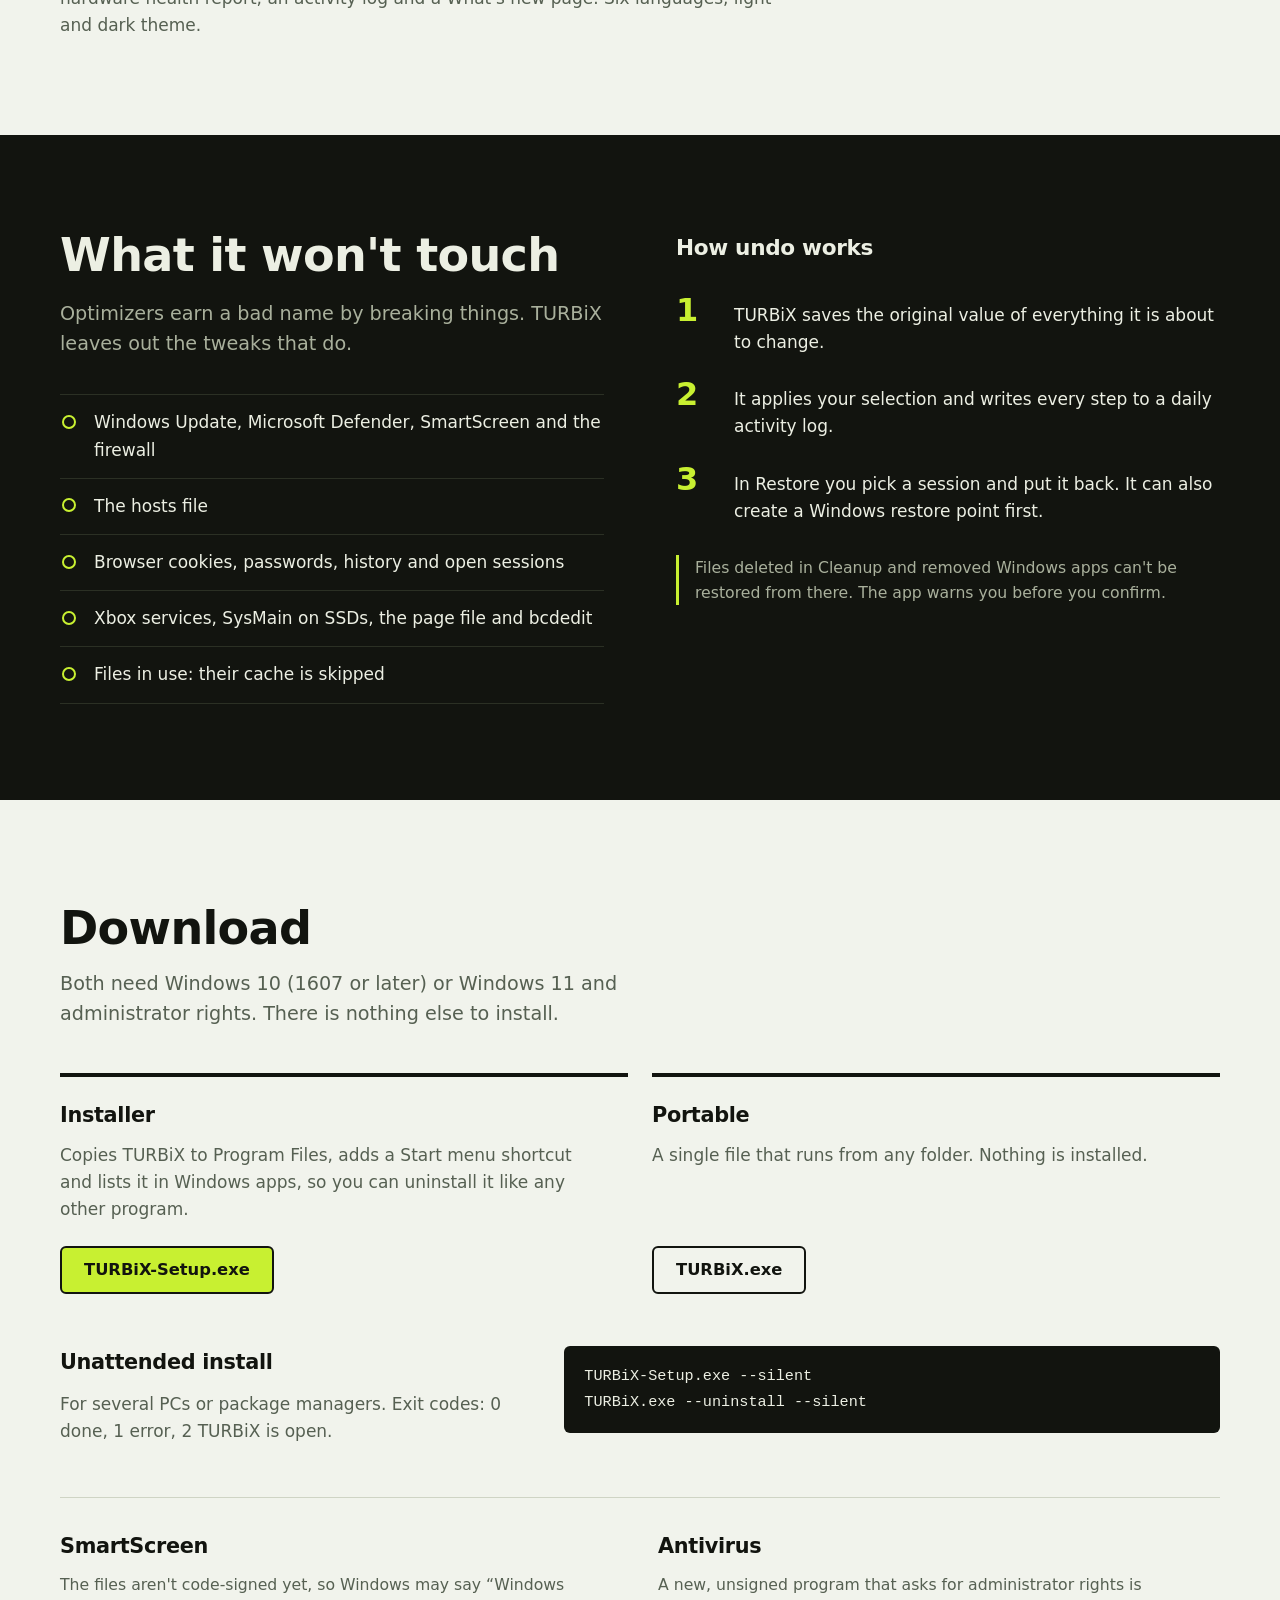
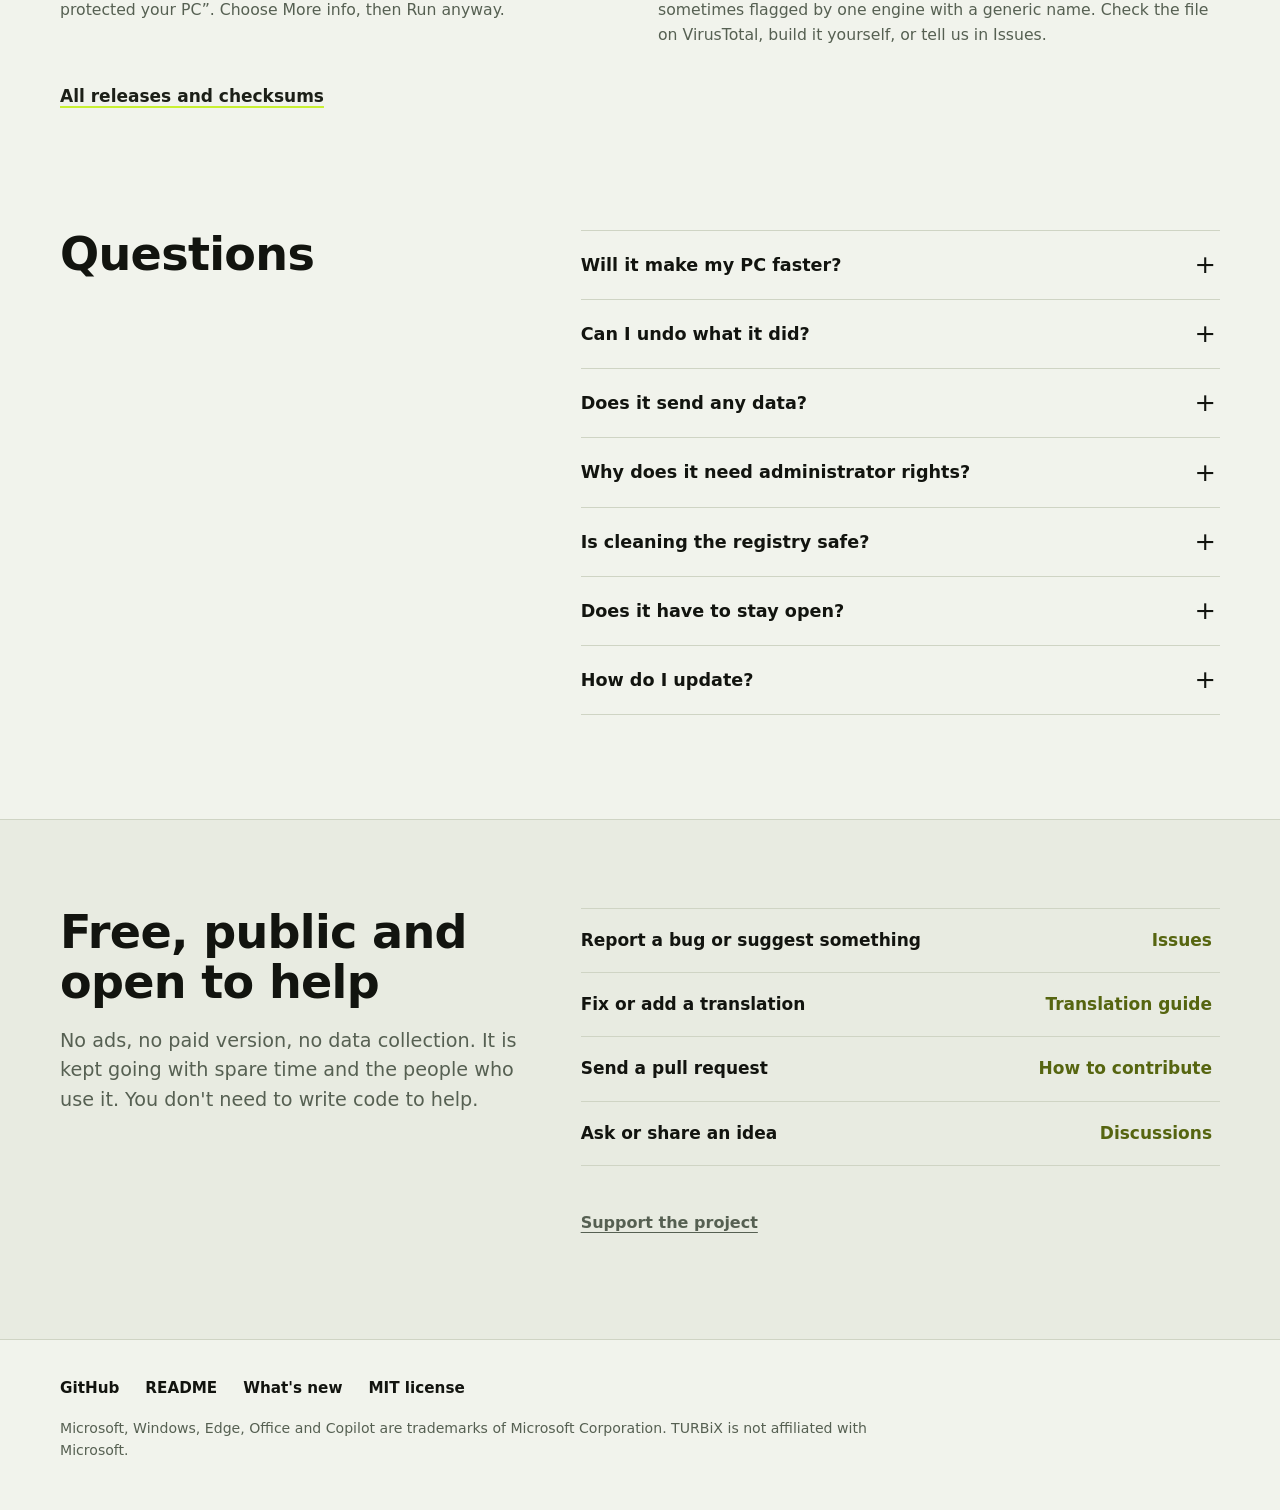
==== commit 97e02e19: "TURBiX 1.2.1: Network section (traffic, connections, open ports, blocks) - New "Network" page: live " ====
--- a/docs/index.html
+++ b/docs/index.html
@@ -67,7 +67,7 @@
 <article class="row rev"><div class="row-text"><h3>Cleanup</h3><p>Scans first and shows how much space each category takes. You decide what goes.</p><ul class="ticks"><li>Temporary files, update downloads, error reports, memory dumps and logs</li><li>Cache of Chrome, Edge, Brave, Firefox, Discord, Teams, Spotify and Steam</li><li>Cookies, passwords and history are never touched</li></ul></div><figure><img src="assets/shots/cleanup.webp" width="1200" height="800" alt="Cleanup" loading="lazy" decoding="async"></figure></article>
 <article class="row"><div class="row-text"><h3>Performance</h3><p>Control what starts with Windows, see what is running and free RAM when it is nearly full.</p><ul class="ticks"><li>Startup programs on or off, the same way Task Manager does it</li><li>Processes grouped under the program that opened them</li><li>Automatic memory cleanup from the icon next to the clock</li><li>13 gaming settings, each with a real and documented effect</li></ul></div><figure><img src="assets/shots/performance.webp" width="1200" height="800" alt="Performance" loading="lazy" decoding="async"></figure></article>
 <article class="row rev"><div class="row-text"><h3>Fixes</h3><p>Finds out why the PC is slow and runs the standard Windows repairs.</p><ul class="ticks"><li>PC checkup: drive type, free space, memory, startup load, pending restart</li><li>SFC, DISM, disk check, network reset and stuck print queue</li><li>Registry cleanup that only flags entries it can prove are broken</li><li>If the cause is an old hard drive or too little RAM, it says so</li></ul></div><figure><img src="assets/shots/fixes.webp" width="1200" height="800" alt="Fixes" loading="lazy" decoding="async"></figure></article>
-<p class="also">Also included: removal of preinstalled apps, a hardware health report, an activity log and a What&#x27;s new page. Six languages, light and dark theme.</p></div></section>
+<p class="also">Also included: a network monitor with blocking, removal of preinstalled apps, a hardware health report, an activity log and a What&#x27;s new page. Six languages, light and dark theme.</p></div></section>
 <section id="safety" class="safety"><div class="wrap safety-grid"><div><h2>What it won&#x27;t touch</h2><p class="lead">Optimizers earn a bad name by breaking things. TURBiX leaves out the tweaks that do.</p><ul class="left-alone"><li>Windows Update, Microsoft Defender, SmartScreen and the firewall</li><li>The hosts file</li><li>Browser cookies, passwords, history and open sessions</li><li>Xbox services, SysMain on SSDs, the page file and bcdedit</li><li>Files in use: their cache is skipped</li></ul></div>
 <div><h3>How undo works</h3><ol class="steps"><li>TURBiX saves the original value of everything it is about to change.</li><li>It applies your selection and writes every step to a daily activity log.</li><li>In Restore you pick a session and put it back. It can also create a Windows restore point first.</li></ol><p class="note">Files deleted in Cleanup and removed Windows apps can&#x27;t be restored from there. The app warns you before you confirm.</p></div></div></section>
 <section id="download" class="download"><div class="wrap"><h2>Download</h2><p class="lead">Both need Windows 10 (1607 or later) or Windows 11 and administrator rights. There is nothing else to install.</p>
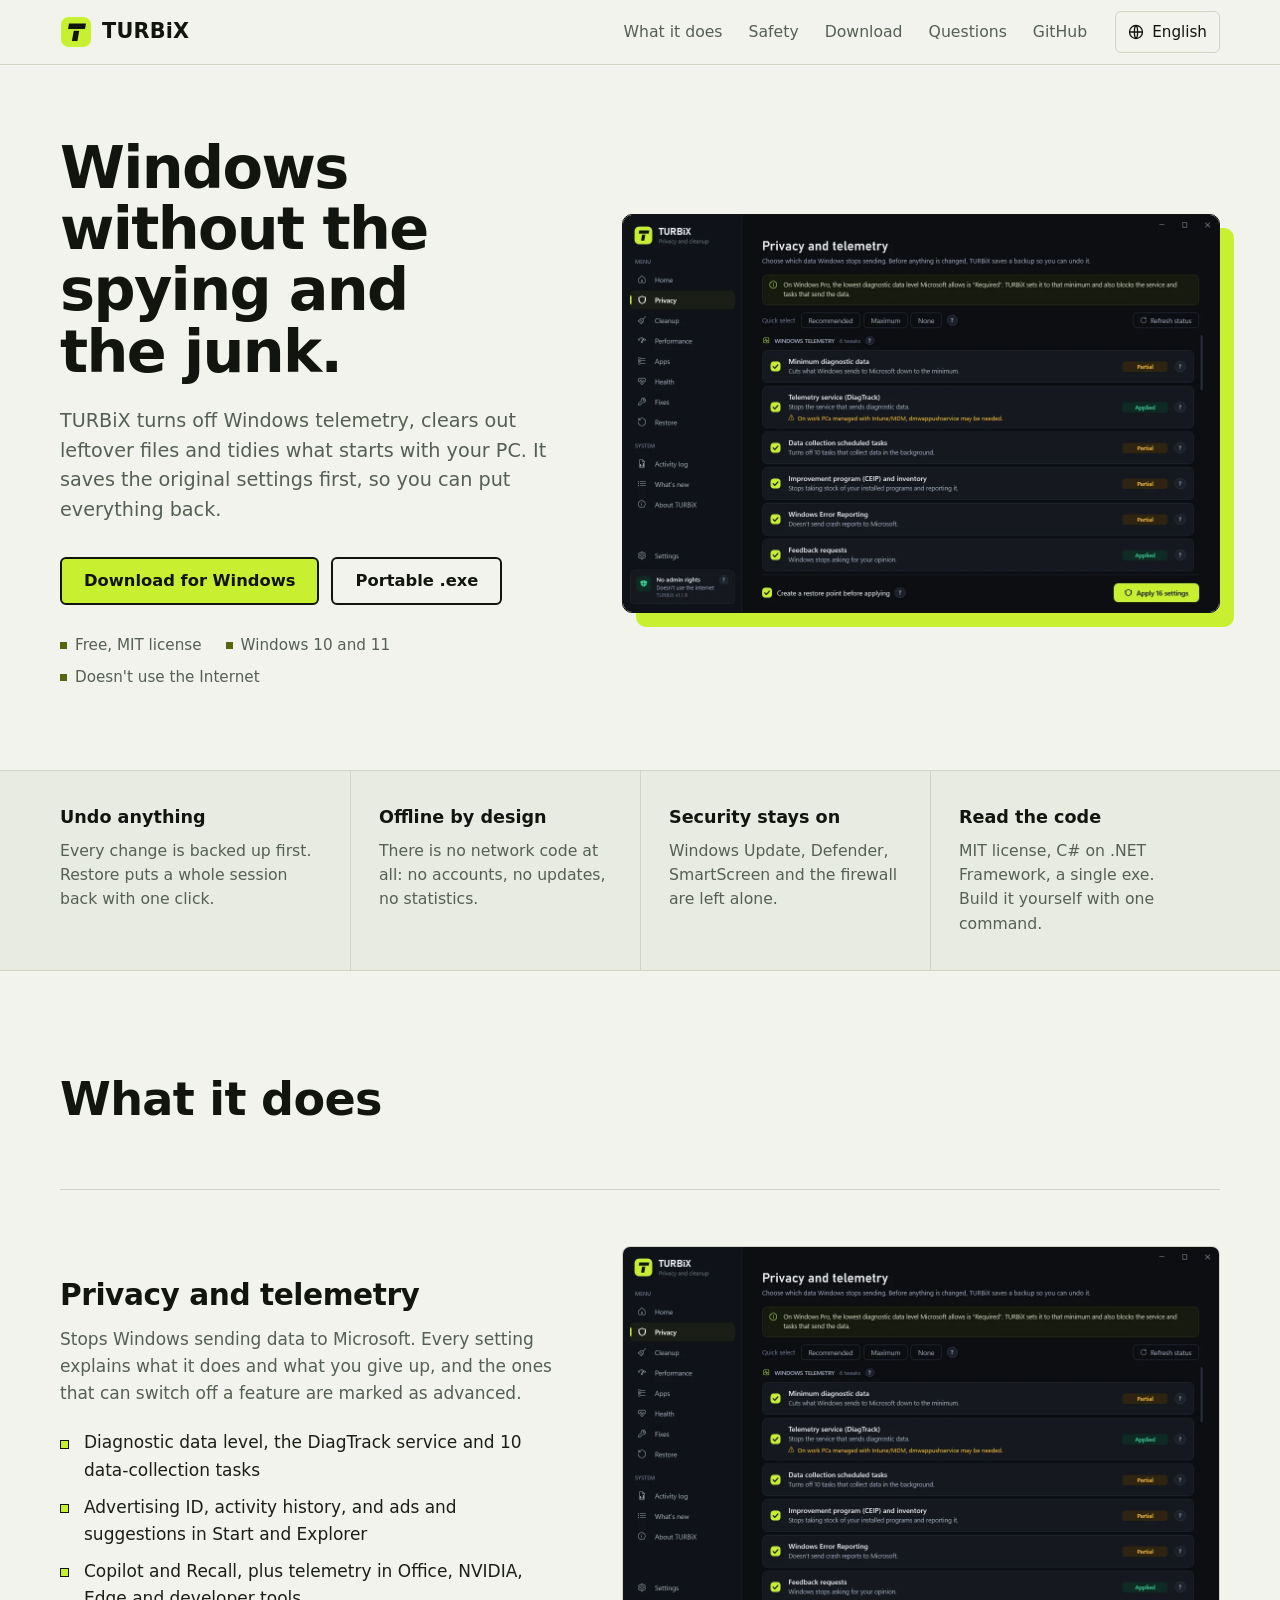
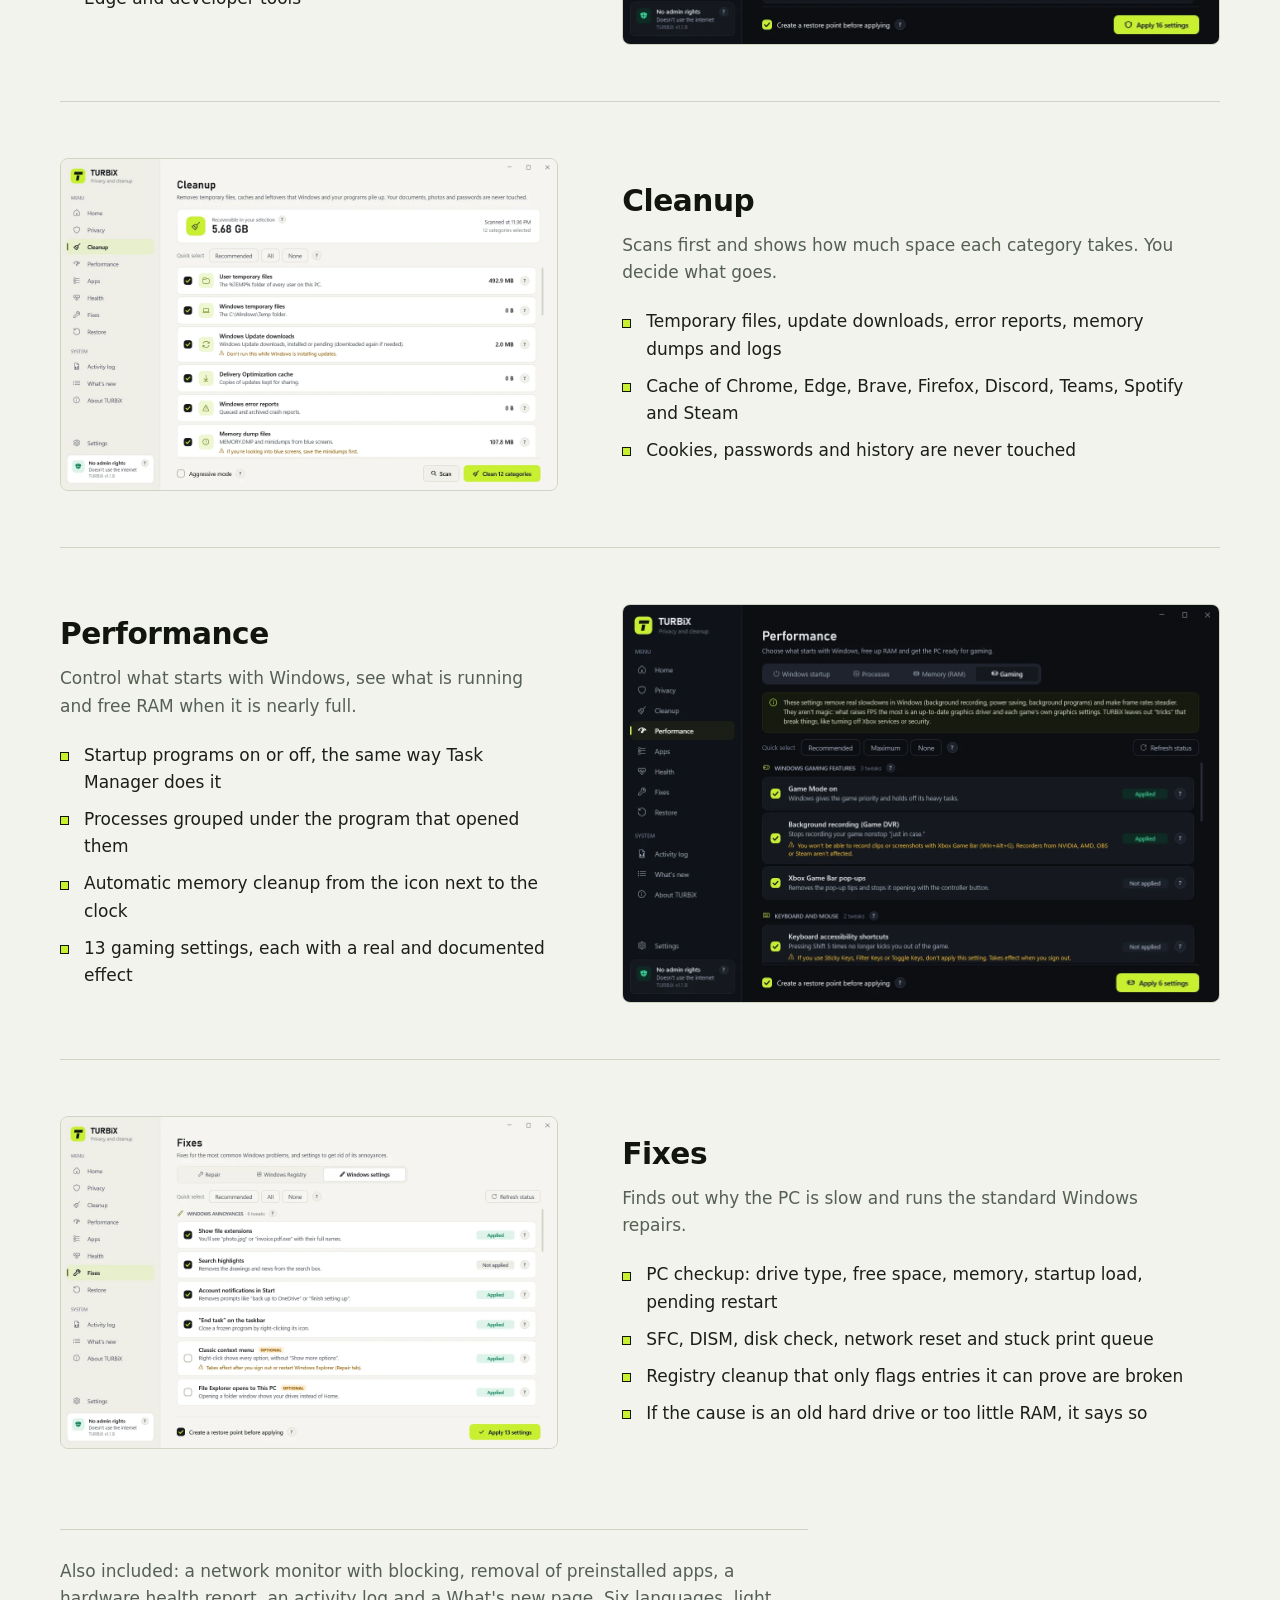
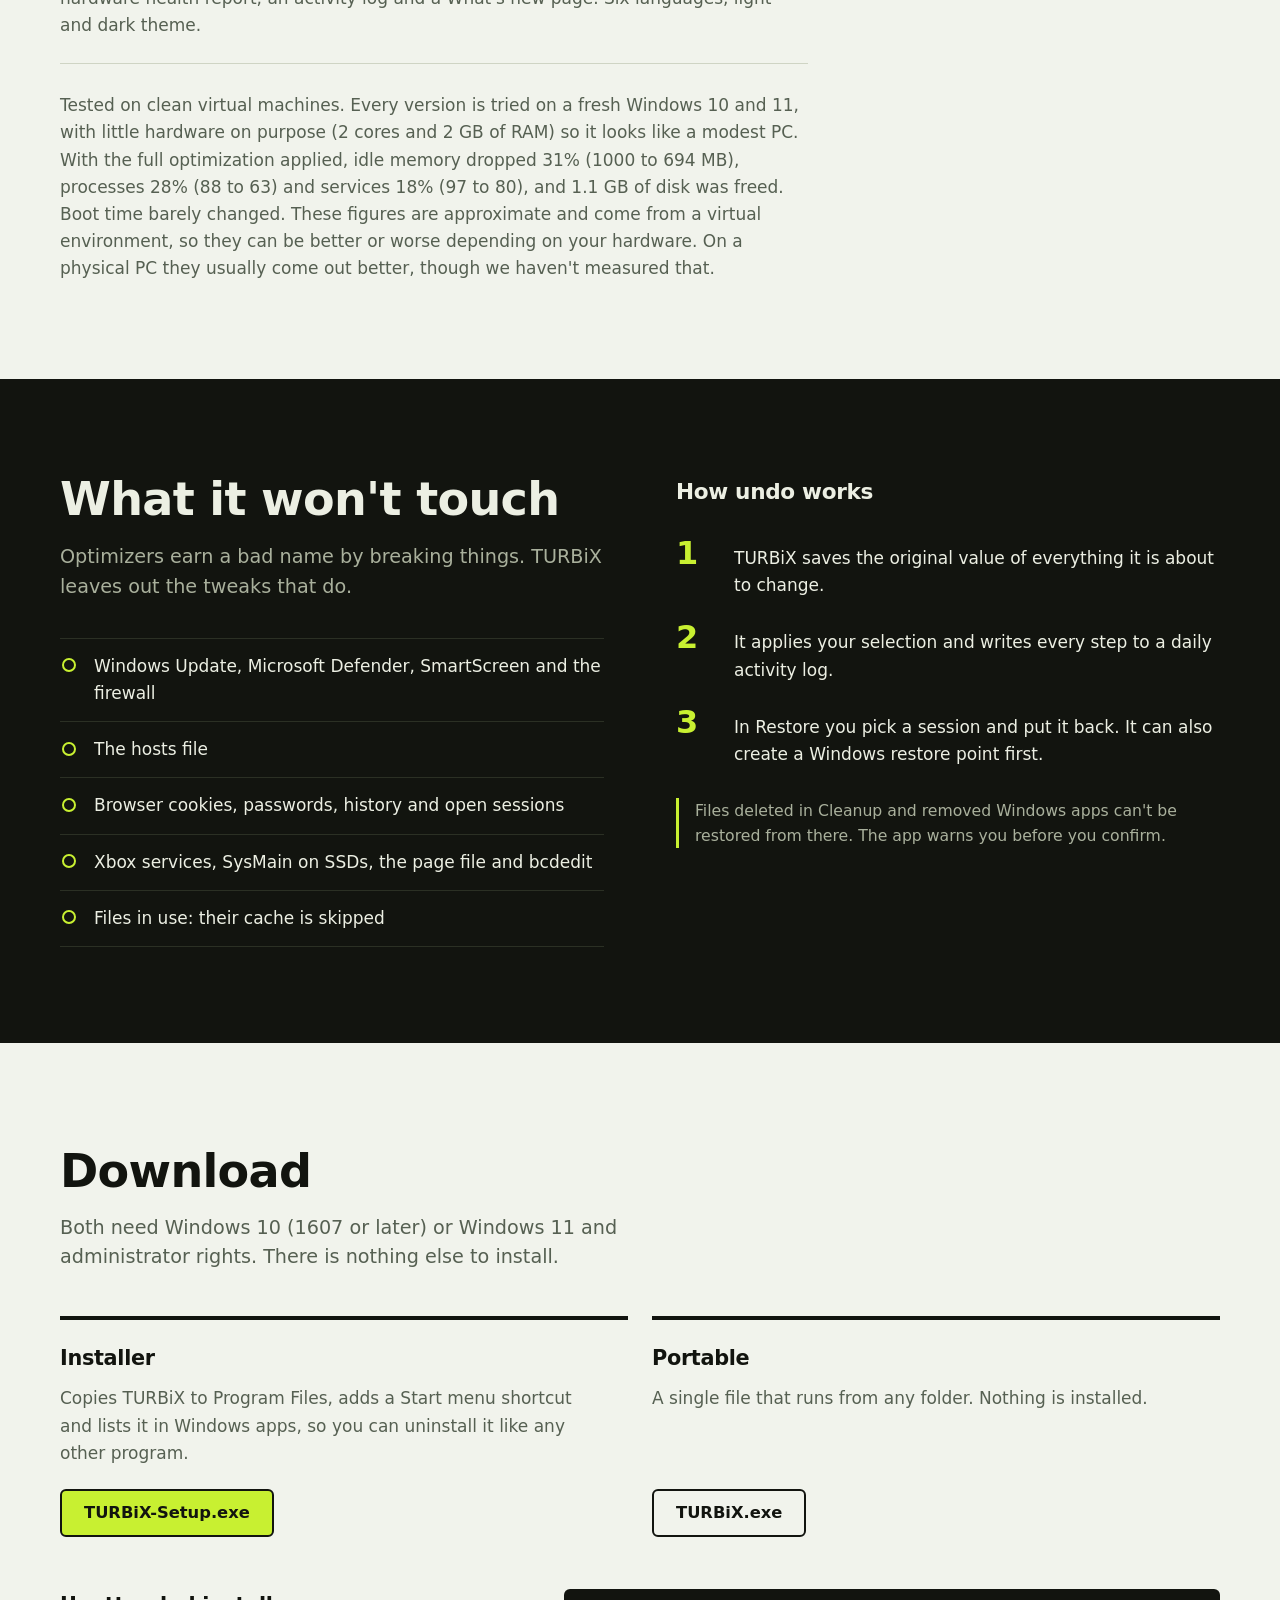
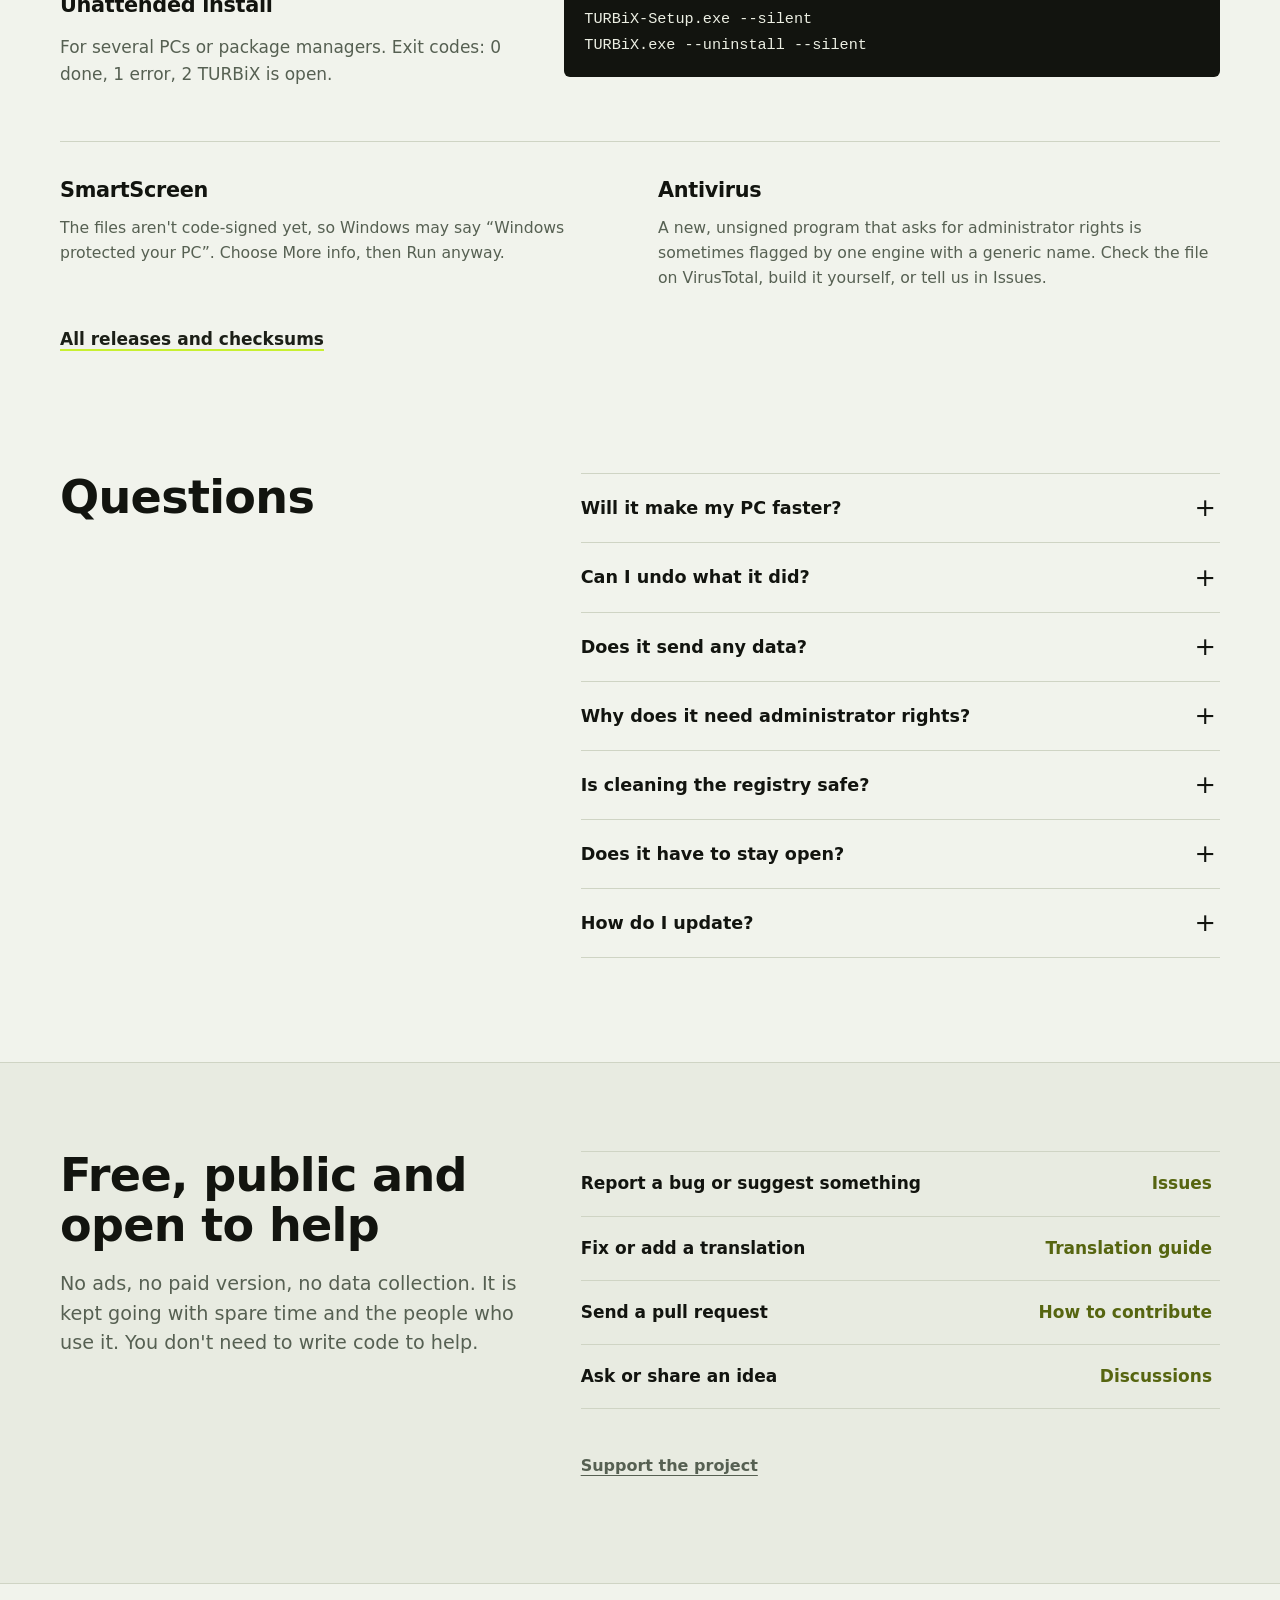
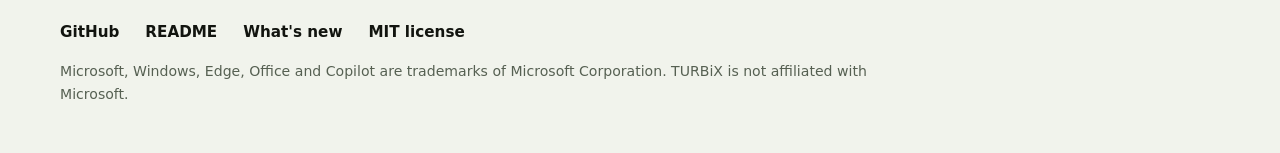
==== commit fe180867: "TURBiX 1.2.4: document VM testing and measured performance figures - README (six languages) and webs" ====
--- a/docs/index.html
+++ b/docs/index.html
@@ -67,7 +67,8 @@
 <article class="row rev"><div class="row-text"><h3>Cleanup</h3><p>Scans first and shows how much space each category takes. You decide what goes.</p><ul class="ticks"><li>Temporary files, update downloads, error reports, memory dumps and logs</li><li>Cache of Chrome, Edge, Brave, Firefox, Discord, Teams, Spotify and Steam</li><li>Cookies, passwords and history are never touched</li></ul></div><figure><img src="assets/shots/cleanup.webp" width="1200" height="800" alt="Cleanup" loading="lazy" decoding="async"></figure></article>
 <article class="row"><div class="row-text"><h3>Performance</h3><p>Control what starts with Windows, see what is running and free RAM when it is nearly full.</p><ul class="ticks"><li>Startup programs on or off, the same way Task Manager does it</li><li>Processes grouped under the program that opened them</li><li>Automatic memory cleanup from the icon next to the clock</li><li>13 gaming settings, each with a real and documented effect</li></ul></div><figure><img src="assets/shots/performance.webp" width="1200" height="800" alt="Performance" loading="lazy" decoding="async"></figure></article>
 <article class="row rev"><div class="row-text"><h3>Fixes</h3><p>Finds out why the PC is slow and runs the standard Windows repairs.</p><ul class="ticks"><li>PC checkup: drive type, free space, memory, startup load, pending restart</li><li>SFC, DISM, disk check, network reset and stuck print queue</li><li>Registry cleanup that only flags entries it can prove are broken</li><li>If the cause is an old hard drive or too little RAM, it says so</li></ul></div><figure><img src="assets/shots/fixes.webp" width="1200" height="800" alt="Fixes" loading="lazy" decoding="async"></figure></article>
-<p class="also">Also included: a network monitor with blocking, removal of preinstalled apps, a hardware health report, an activity log and a What&#x27;s new page. Six languages, light and dark theme.</p></div></section>
+<p class="also">Also included: a network monitor with blocking, removal of preinstalled apps, a hardware health report, an activity log and a What&#x27;s new page. Six languages, light and dark theme.</p>
+<p class="also">Tested on clean virtual machines. Every version is tried on a fresh Windows 10 and 11, with little hardware on purpose (2 cores and 2 GB of RAM) so it looks like a modest PC. With the full optimization applied, idle memory dropped 31% (1000 to 694 MB), processes 28% (88 to 63) and services 18% (97 to 80), and 1.1 GB of disk was freed. Boot time barely changed. These figures are approximate and come from a virtual environment, so they can be better or worse depending on your hardware. On a physical PC they usually come out better, though we haven&#x27;t measured that.</p></div></section>
 <section id="safety" class="safety"><div class="wrap safety-grid"><div><h2>What it won&#x27;t touch</h2><p class="lead">Optimizers earn a bad name by breaking things. TURBiX leaves out the tweaks that do.</p><ul class="left-alone"><li>Windows Update, Microsoft Defender, SmartScreen and the firewall</li><li>The hosts file</li><li>Browser cookies, passwords, history and open sessions</li><li>Xbox services, SysMain on SSDs, the page file and bcdedit</li><li>Files in use: their cache is skipped</li></ul></div>
 <div><h3>How undo works</h3><ol class="steps"><li>TURBiX saves the original value of everything it is about to change.</li><li>It applies your selection and writes every step to a daily activity log.</li><li>In Restore you pick a session and put it back. It can also create a Windows restore point first.</li></ol><p class="note">Files deleted in Cleanup and removed Windows apps can&#x27;t be restored from there. The app warns you before you confirm.</p></div></div></section>
 <section id="download" class="download"><div class="wrap"><h2>Download</h2><p class="lead">Both need Windows 10 (1607 or later) or Windows 11 and administrator rights. There is nothing else to install.</p>
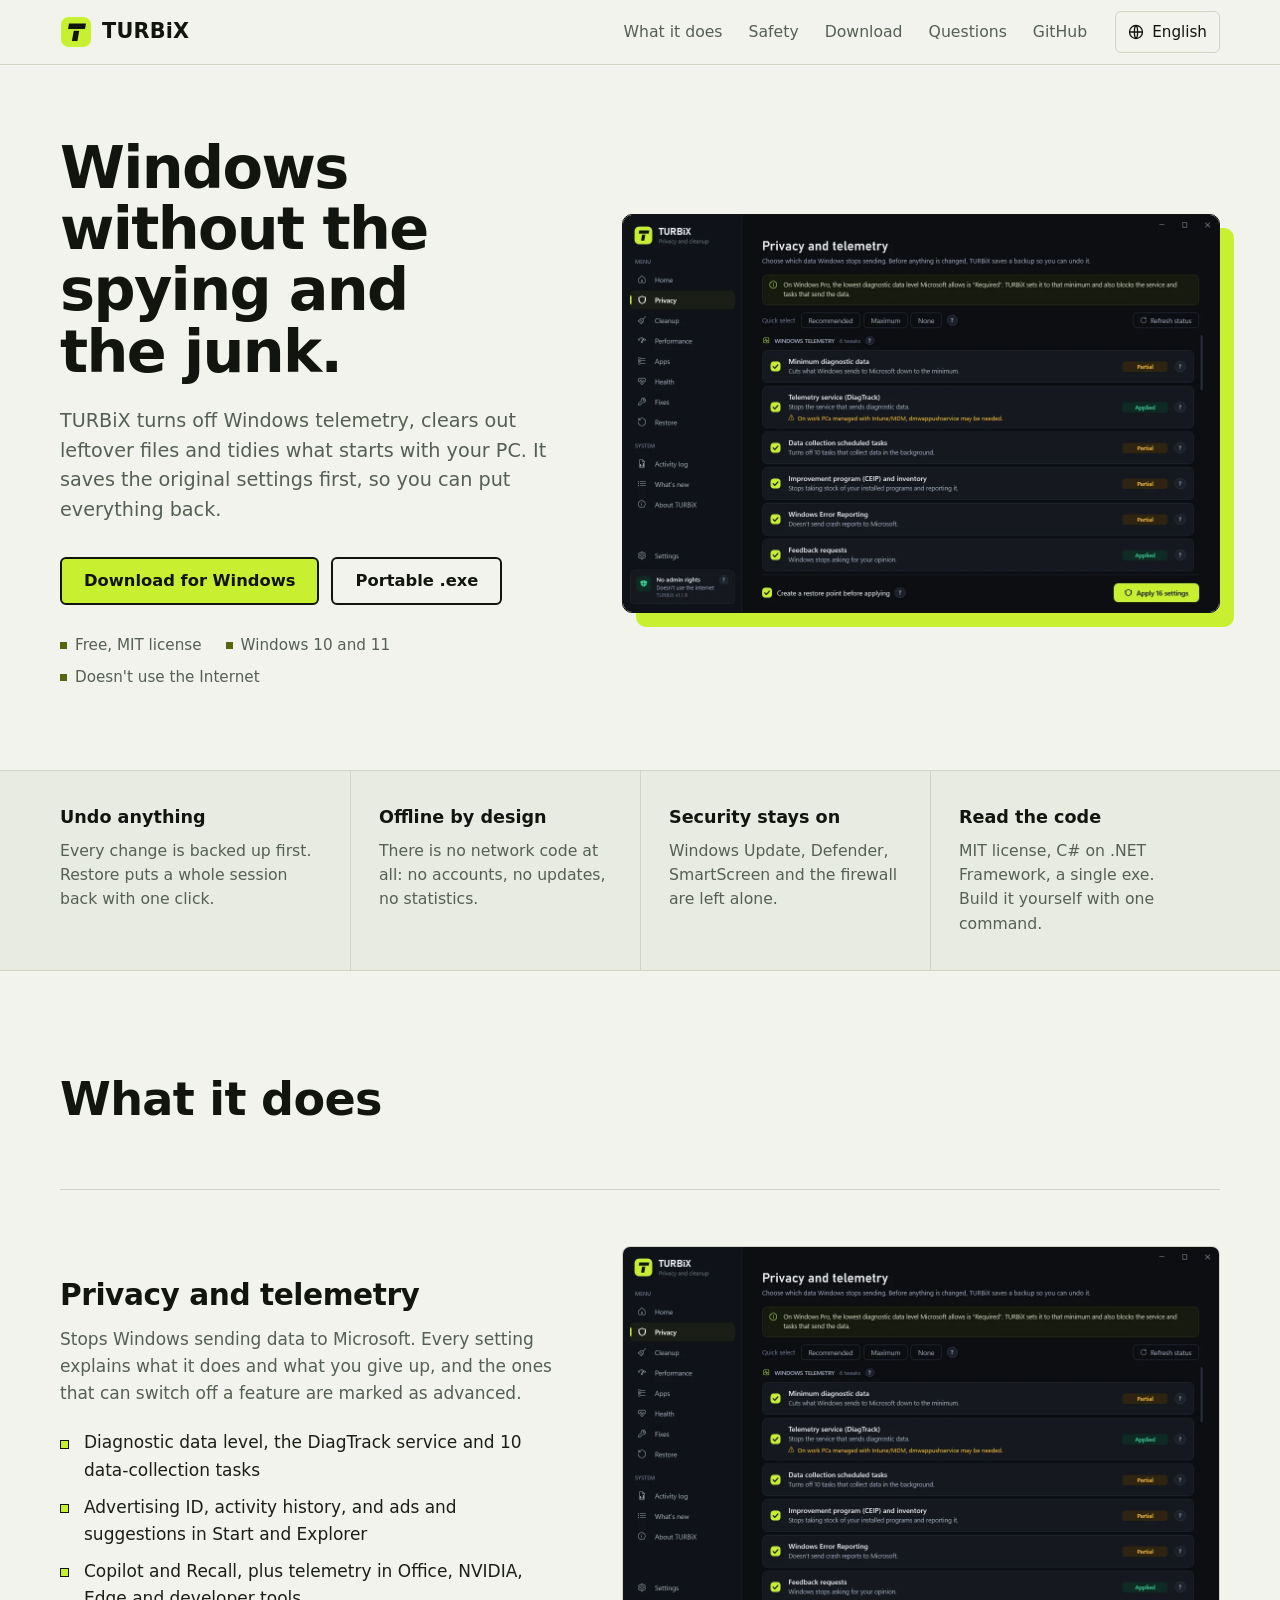
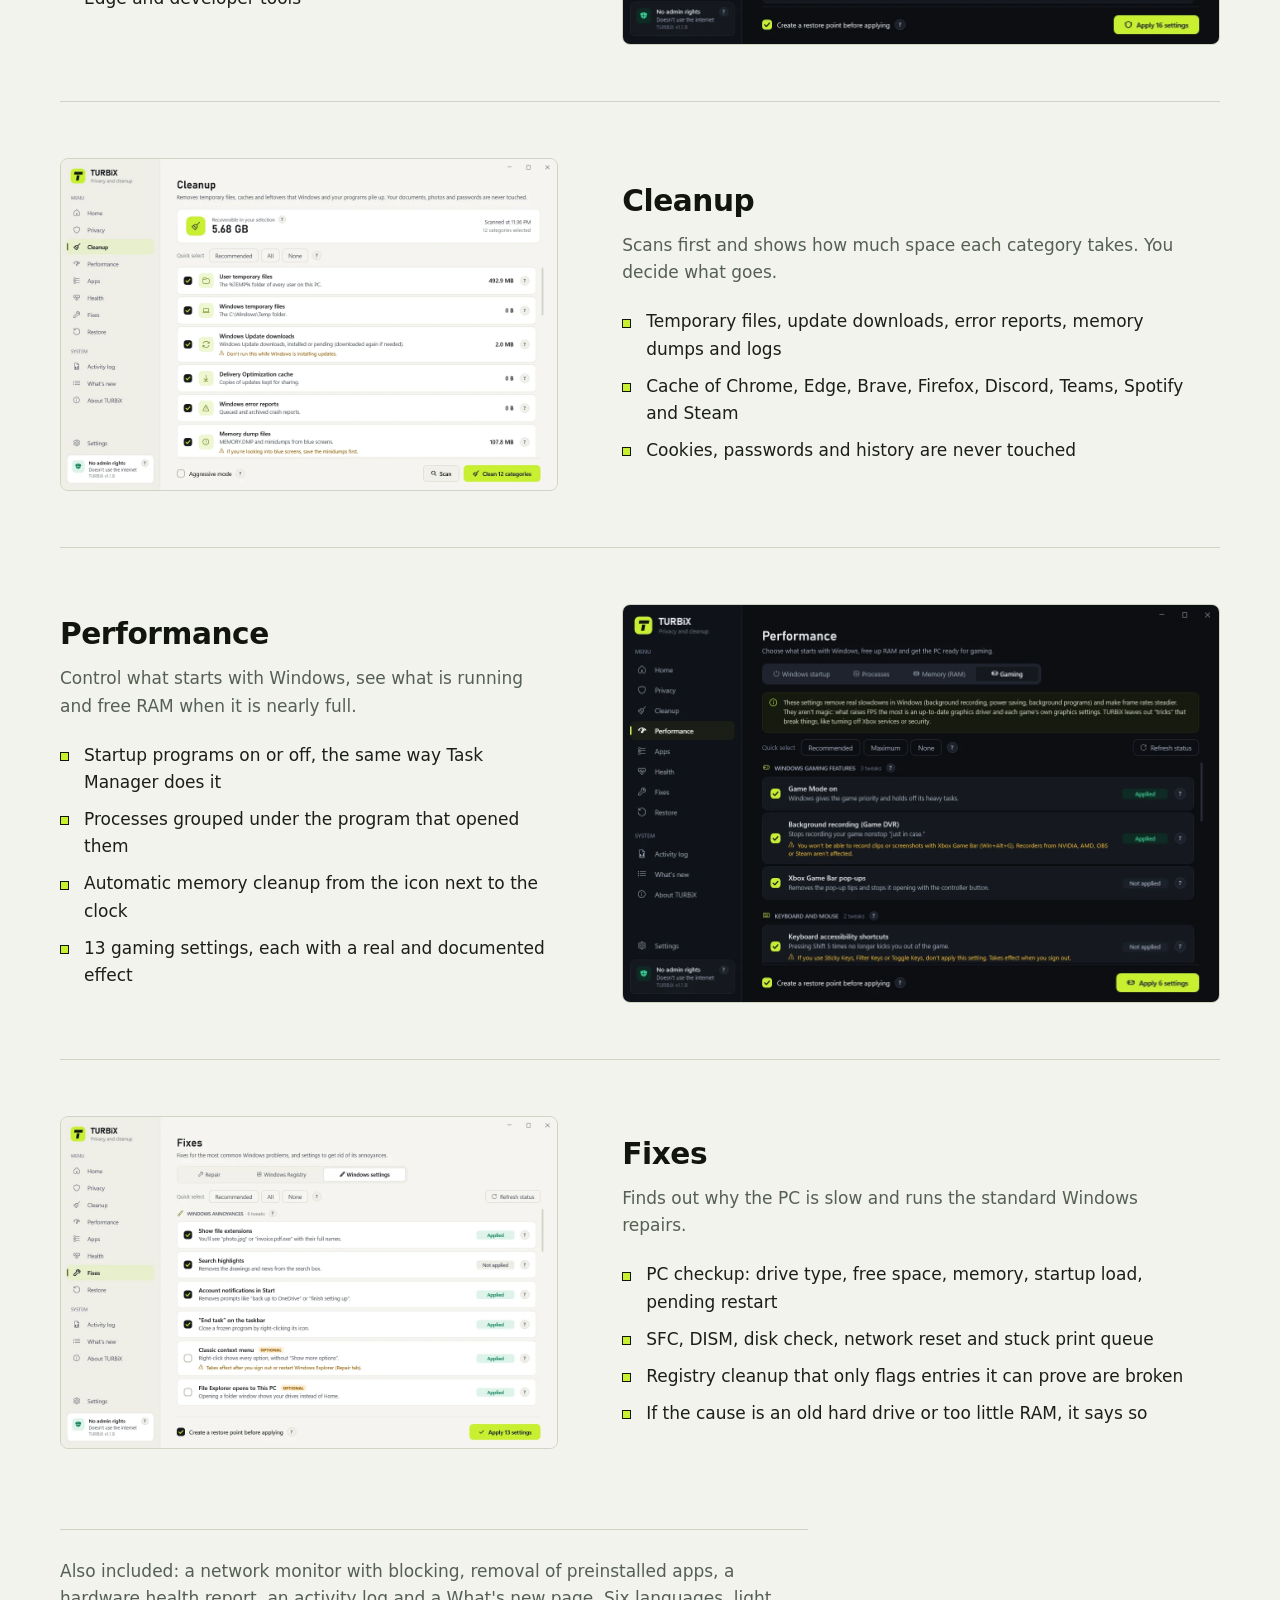
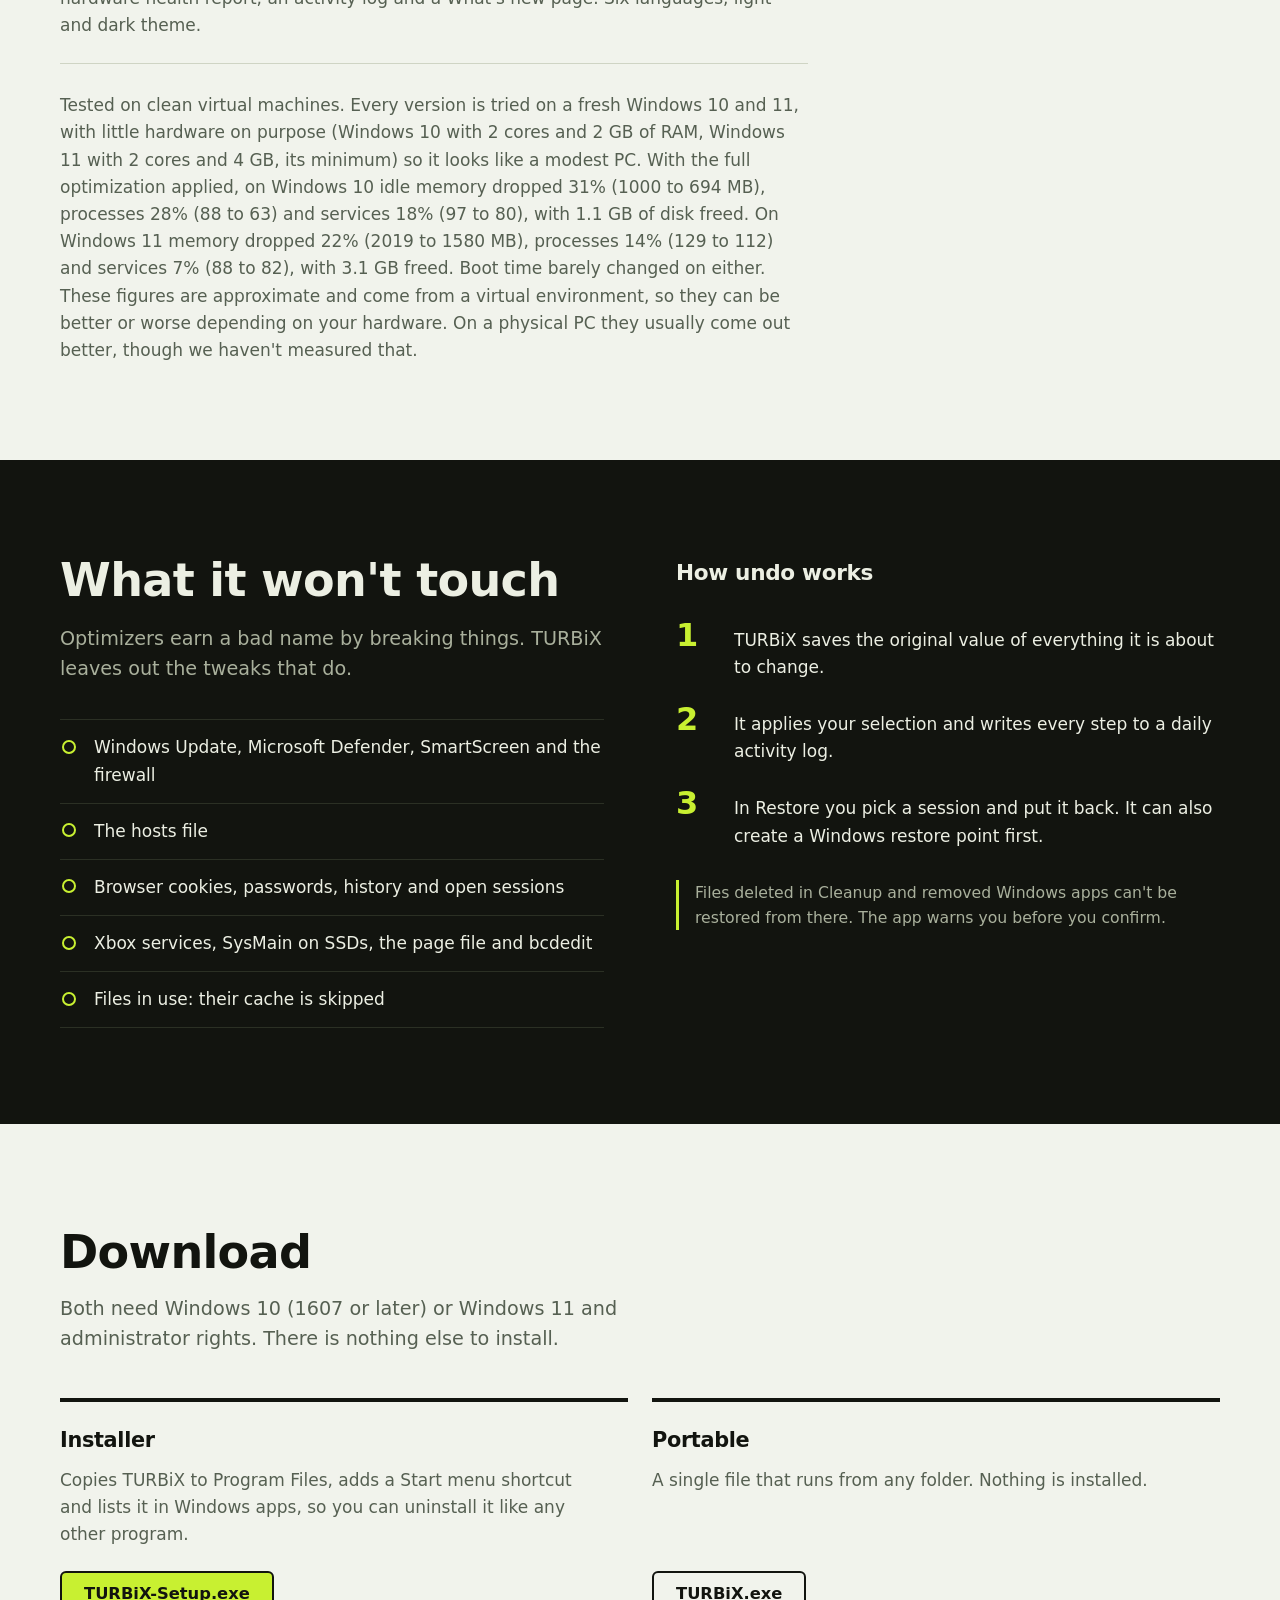
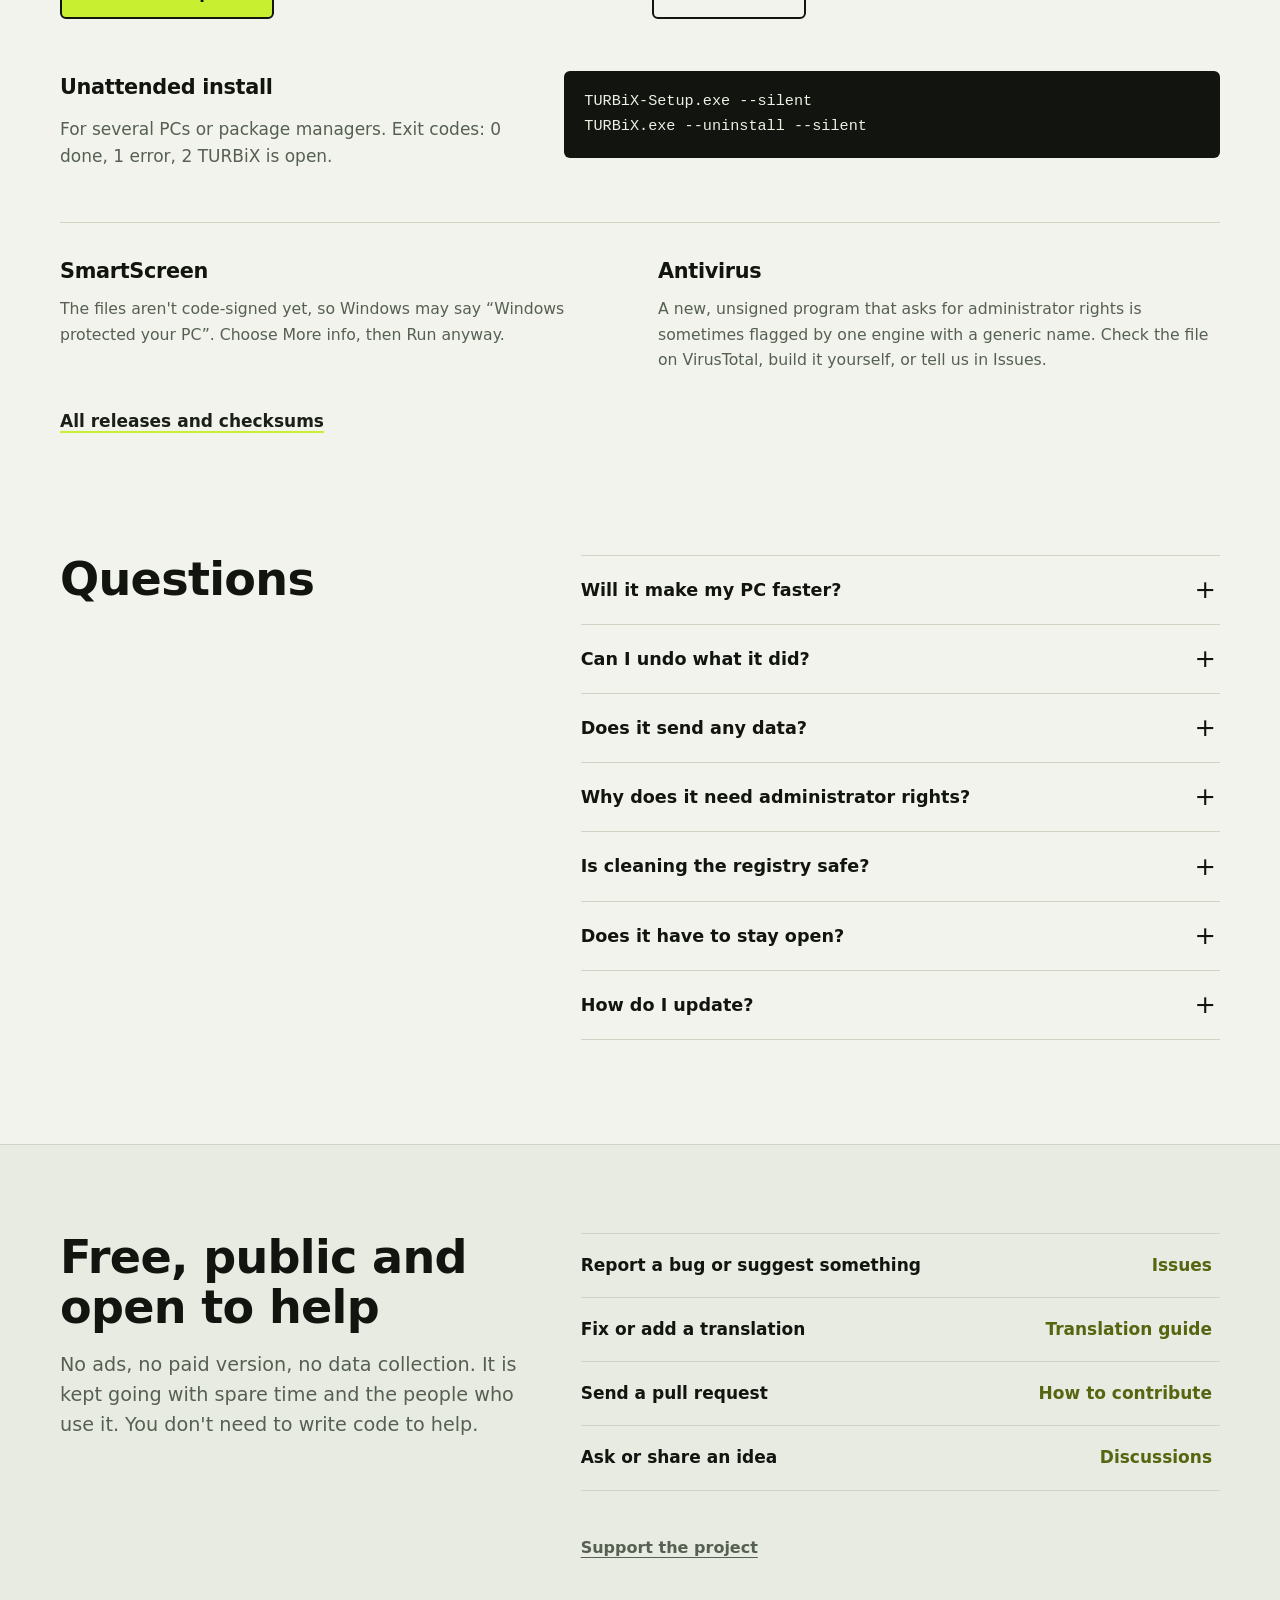
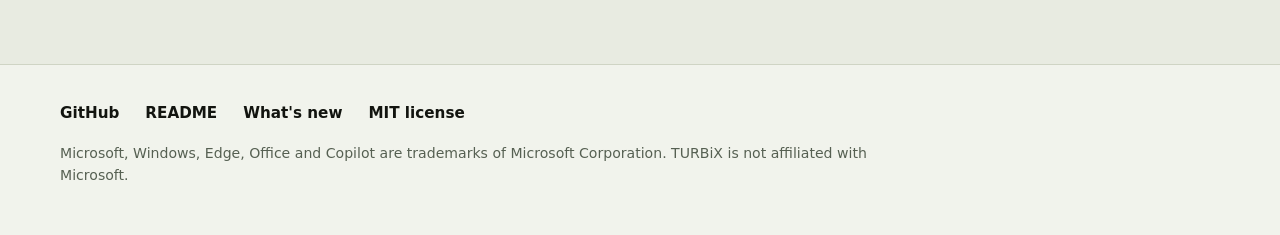
==== commit 59287f6d: "TURBiX 1.2.5: performance figures for Windows 11 as well - README (six languages) and website now sh" ====
--- a/docs/index.html
+++ b/docs/index.html
@@ -68,7 +68,7 @@
 <article class="row"><div class="row-text"><h3>Performance</h3><p>Control what starts with Windows, see what is running and free RAM when it is nearly full.</p><ul class="ticks"><li>Startup programs on or off, the same way Task Manager does it</li><li>Processes grouped under the program that opened them</li><li>Automatic memory cleanup from the icon next to the clock</li><li>13 gaming settings, each with a real and documented effect</li></ul></div><figure><img src="assets/shots/performance.webp" width="1200" height="800" alt="Performance" loading="lazy" decoding="async"></figure></article>
 <article class="row rev"><div class="row-text"><h3>Fixes</h3><p>Finds out why the PC is slow and runs the standard Windows repairs.</p><ul class="ticks"><li>PC checkup: drive type, free space, memory, startup load, pending restart</li><li>SFC, DISM, disk check, network reset and stuck print queue</li><li>Registry cleanup that only flags entries it can prove are broken</li><li>If the cause is an old hard drive or too little RAM, it says so</li></ul></div><figure><img src="assets/shots/fixes.webp" width="1200" height="800" alt="Fixes" loading="lazy" decoding="async"></figure></article>
 <p class="also">Also included: a network monitor with blocking, removal of preinstalled apps, a hardware health report, an activity log and a What&#x27;s new page. Six languages, light and dark theme.</p>
-<p class="also">Tested on clean virtual machines. Every version is tried on a fresh Windows 10 and 11, with little hardware on purpose (2 cores and 2 GB of RAM) so it looks like a modest PC. With the full optimization applied, idle memory dropped 31% (1000 to 694 MB), processes 28% (88 to 63) and services 18% (97 to 80), and 1.1 GB of disk was freed. Boot time barely changed. These figures are approximate and come from a virtual environment, so they can be better or worse depending on your hardware. On a physical PC they usually come out better, though we haven&#x27;t measured that.</p></div></section>
+<p class="also">Tested on clean virtual machines. Every version is tried on a fresh Windows 10 and 11, with little hardware on purpose (Windows 10 with 2 cores and 2 GB of RAM, Windows 11 with 2 cores and 4 GB, its minimum) so it looks like a modest PC. With the full optimization applied, on Windows 10 idle memory dropped 31% (1000 to 694 MB), processes 28% (88 to 63) and services 18% (97 to 80), with 1.1 GB of disk freed. On Windows 11 memory dropped 22% (2019 to 1580 MB), processes 14% (129 to 112) and services 7% (88 to 82), with 3.1 GB freed. Boot time barely changed on either. These figures are approximate and come from a virtual environment, so they can be better or worse depending on your hardware. On a physical PC they usually come out better, though we haven&#x27;t measured that.</p></div></section>
 <section id="safety" class="safety"><div class="wrap safety-grid"><div><h2>What it won&#x27;t touch</h2><p class="lead">Optimizers earn a bad name by breaking things. TURBiX leaves out the tweaks that do.</p><ul class="left-alone"><li>Windows Update, Microsoft Defender, SmartScreen and the firewall</li><li>The hosts file</li><li>Browser cookies, passwords, history and open sessions</li><li>Xbox services, SysMain on SSDs, the page file and bcdedit</li><li>Files in use: their cache is skipped</li></ul></div>
 <div><h3>How undo works</h3><ol class="steps"><li>TURBiX saves the original value of everything it is about to change.</li><li>It applies your selection and writes every step to a daily activity log.</li><li>In Restore you pick a session and put it back. It can also create a Windows restore point first.</li></ol><p class="note">Files deleted in Cleanup and removed Windows apps can&#x27;t be restored from there. The app warns you before you confirm.</p></div></div></section>
 <section id="download" class="download"><div class="wrap"><h2>Download</h2><p class="lead">Both need Windows 10 (1607 or later) or Windows 11 and administrator rights. There is nothing else to install.</p>
